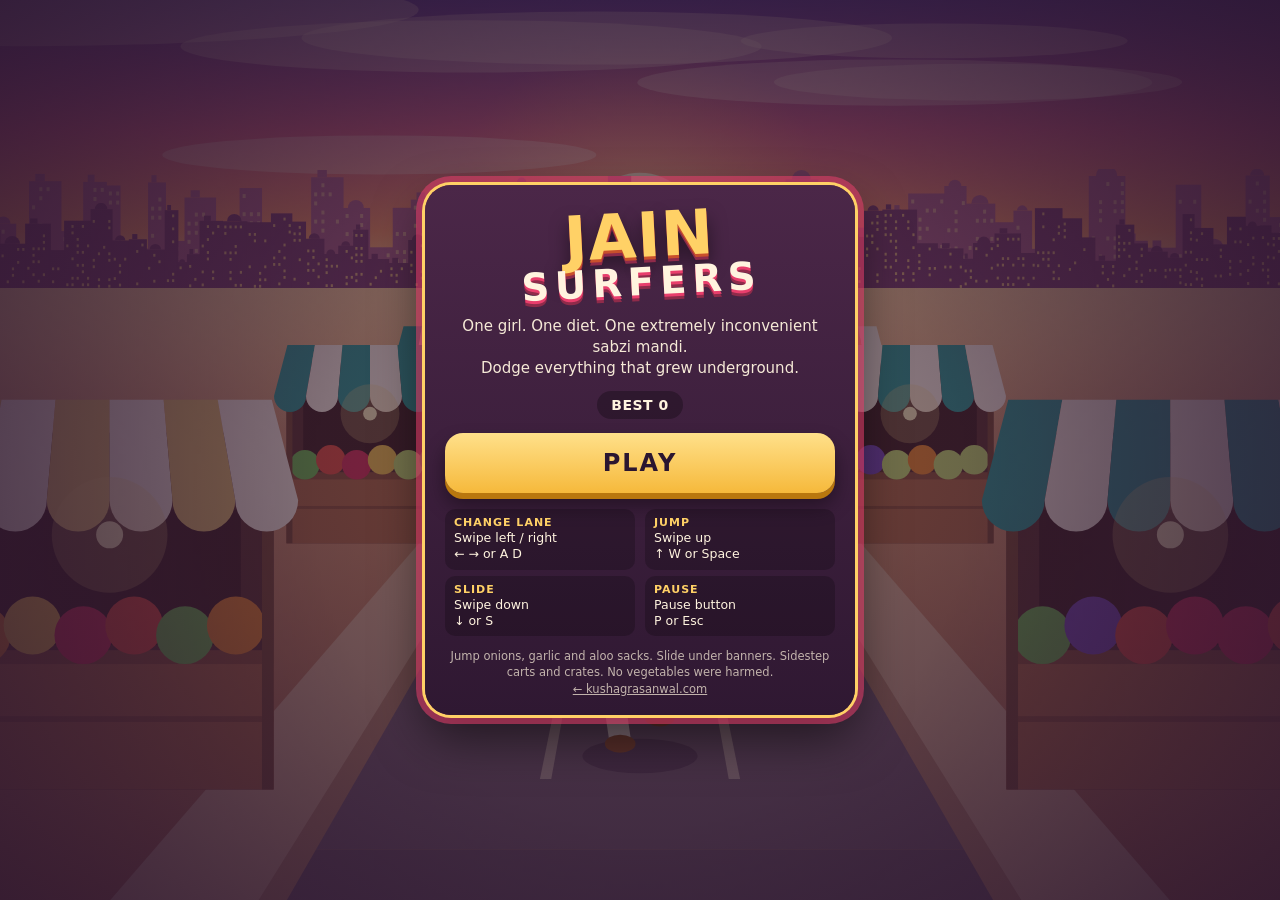
==== static/jain-surfers/index.html @ 904922b9 "Add Jain Surfers game at /jain-surfers/ Self-contained canvas endless runner in static/jain-surfers/" ====
<!DOCTYPE html>
<html lang="en">
<head>
<meta charset="utf-8">
<meta name="viewport" content="width=device-width,initial-scale=1,viewport-fit=cover,user-scalable=no">
<title>Jain Surfers</title>
<meta name="description" content="An endless runner through a chaotic sabzi mandi. Dodge the onions, potatoes, garlic, carrots and radishes.">
<meta name="theme-color" content="#3a1f3d">
<link rel="icon" href="data:image/svg+xml,%3Csvg xmlns='http://www.w3.org/2000/svg' viewBox='0 0 64 64'%3E%3Ccircle cx='32' cy='32' r='28' fill='%23f6b93b' stroke='%23b9770e' stroke-width='5'/%3E%3Ctext x='32' y='44' font-size='34' font-weight='700' text-anchor='middle' fill='%237a4a00' font-family='sans-serif'%3E%E2%82%B9%3C/text%3E%3C/svg%3E">
<style>
  :root{--ink:#2b1630;--cream:#fff4df;--pink:#e83e6c;--gold:#ffd166;--teal:#19b5a5;--plum:#3a1f3d}
  *{box-sizing:border-box;-webkit-tap-highlight-color:transparent}
  html,body{margin:0;height:100%;background:var(--plum);overflow:hidden;overscroll-behavior:none;
    font-family:"Trebuchet MS","Avenir Next","Segoe UI",system-ui,sans-serif;color:var(--cream);
    -webkit-user-select:none;user-select:none}
  #wrap{position:fixed;inset:0;height:100dvh}
  canvas{display:block;width:100%;height:100%;touch-action:none}
  button{font:inherit;color:inherit;cursor:pointer;border:0}
  button:focus-visible,a:focus-visible{outline:3px solid var(--gold);outline-offset:3px}

  #hud{position:absolute;inset:0;pointer-events:none;padding:max(10px,env(safe-area-inset-top)) max(12px,env(safe-area-inset-right)) 0 max(12px,env(safe-area-inset-left));display:none}
  #hud.on{display:block}
  .hud-row{display:flex;justify-content:space-between;align-items:flex-start;gap:8px}
  .stats{display:flex;flex-direction:column;gap:4px}
  .score{font-size:30px;font-weight:800;line-height:1;letter-spacing:.5px;text-shadow:0 2px 0 var(--ink),0 0 12px rgba(0,0,0,.35);font-variant-numeric:tabular-nums}
  .sub{display:flex;gap:10px;font-size:14px;font-weight:700;text-shadow:0 1px 0 var(--ink);font-variant-numeric:tabular-nums}
  .coinchip{display:inline-flex;align-items:center;gap:5px;transition:transform .12s}
  .coinchip.pop{transform:scale(1.25)}
  .dot{width:14px;height:14px;border-radius:50%;background:radial-gradient(circle at 35% 30%,#fff3b0,#f6b93b 55%,#b9770e);display:inline-block}
  .btns{display:flex;gap:8px;pointer-events:auto}
  .ib{width:44px;height:44px;border-radius:14px;background:rgba(43,22,48,.72);display:grid;place-items:center;box-shadow:0 2px 0 rgba(0,0,0,.35),inset 0 0 0 2px rgba(255,244,223,.18)}
  .ib svg{width:22px;height:22px;fill:none;stroke:var(--cream);stroke-width:2.4;stroke-linecap:round;stroke-linejoin:round}
  #pows{margin-top:8px;display:flex;flex-direction:column;gap:5px;width:132px}
  .pow{display:none;background:rgba(43,22,48,.78);border-radius:10px;padding:5px 8px 6px;font-size:11px;font-weight:800;letter-spacing:1px;box-shadow:inset 0 0 0 2px var(--c)}
  .pow.on{display:block}
  .pow i{display:block;height:5px;border-radius:3px;background:var(--c);margin-top:4px;transform-origin:left;width:100%}

  .ov{position:absolute;inset:0;display:none;align-items:center;justify-content:center;padding:16px;
    background:radial-gradient(ellipse at center,rgba(43,22,48,.45),rgba(43,22,48,.86));overflow:auto}
  .ov.on{display:flex}
  .card{width:min(430px,100%);text-align:center;padding:22px 20px 18px;border-radius:26px;
    background:linear-gradient(180deg,#4b2748,#2f1832);box-shadow:0 0 0 3px var(--gold),0 0 0 9px rgba(232,62,108,.55),0 22px 50px rgba(0,0,0,.55)}
  h1{margin:0;font-size:clamp(40px,13vw,62px);line-height:.92;font-weight:900;letter-spacing:1px;transform:rotate(-3deg);
    color:var(--gold);text-shadow:0 3px 0 #c9502c,0 6px 0 #8f2b4a,0 10px 18px rgba(0,0,0,.5)}
  h1 span{display:block;color:var(--cream);font-size:.62em;letter-spacing:6px;text-shadow:0 3px 0 var(--pink),0 6px 0 #8f2b4a}
  h2{margin:0 0 6px;font-size:30px;font-weight:900;color:var(--gold);text-shadow:0 3px 0 #8f2b4a}
  .tag{margin:16px 0 12px;font-size:15px;line-height:1.4;opacity:.95}
  .best{display:inline-block;margin-bottom:14px;padding:6px 14px;border-radius:999px;background:rgba(0,0,0,.28);font-weight:800;font-size:14px;letter-spacing:.5px}
  .big{display:block;width:100%;padding:16px;border-radius:18px;font-size:24px;font-weight:900;letter-spacing:2px;color:var(--ink);
    background:linear-gradient(180deg,#ffe08a,#f6b93b);box-shadow:0 6px 0 #b9770e,0 12px 20px rgba(0,0,0,.4);transition:transform .06s,box-shadow .06s}
  .big:active{transform:translateY(4px);box-shadow:0 2px 0 #b9770e}
  .ghost{margin-top:14px;background:none;font-size:14px;font-weight:700;opacity:.85;text-decoration:underline;padding:8px}
  .ctrl{display:grid;grid-template-columns:1fr 1fr;gap:6px 10px;margin:16px 0 4px;font-size:12.5px;text-align:left}
  .ctrl div{background:rgba(0,0,0,.22);border-radius:10px;padding:7px 9px;line-height:1.3}
  .ctrl b{color:var(--gold);display:block;font-size:11px;letter-spacing:1px}
  .fine{margin:12px 0 0;font-size:11.5px;opacity:.7;line-height:1.4}
  .fine a{color:inherit}
  .quip{margin:4px 0 14px;font-size:16px;line-height:1.35;font-style:italic}
  .res{display:grid;grid-template-columns:1fr 1fr;gap:8px;margin-bottom:16px}
  .res div{background:rgba(0,0,0,.25);border-radius:12px;padding:9px 6px;font-size:11px;font-weight:800;letter-spacing:1px;opacity:.95}
  .res strong{display:block;font-size:22px;color:var(--gold);letter-spacing:0;font-variant-numeric:tabular-nums}
  .newbest{display:none;margin:0 0 10px;font-weight:900;color:var(--teal);letter-spacing:2px;font-size:14px}
  .newbest.on{display:block}
  @media (max-height:520px){
    .card{padding:12px 16px;width:min(620px,100%)} h1{font-size:34px} .tag{margin:8px 0;font-size:13px}
    .ctrl{grid-template-columns:repeat(4,1fr);margin:8px 0 2px} .big{padding:10px;font-size:20px} .fine{display:none}
    .res{grid-template-columns:repeat(4,1fr);margin-bottom:10px} .quip{margin:2px 0 8px;font-size:14px} .best{margin-bottom:8px}
  }
</style>
</head>
<body>
<div id="wrap">
  <canvas id="game" aria-label="Jain Surfers game"></canvas>

  <div id="hud">
    <div class="hud-row">
      <div class="stats">
        <div class="score" id="hScore">0</div>
        <div class="sub"><span class="coinchip" id="hCoinChip"><span class="dot"></span><span id="hCoins">0</span></span><span id="hDist">0 m</span></div>
        <div id="pows">
          <div class="pow" id="pwMagnet" style="--c:#ff5d5d">MAGNET<i></i></div>
          <div class="pow" id="pwShield" style="--c:#59c3ff">SHIELD<i></i></div>
          <div class="pow" id="pwChai" style="--c:#ffd166">CHAI BOOST<i></i></div>
        </div>
      </div>
      <div class="btns">
        <button class="ib" id="bMute" aria-label="Toggle sound"></button>
        <button class="ib" id="bPause" aria-label="Pause"><svg viewBox="0 0 24 24"><path d="M8 5v14M16 5v14"/></svg></button>
      </div>
    </div>
  </div>

  <div class="ov on" id="ovStart">
    <div class="card">
      <h1>JAIN<span>SURFERS</span></h1>
      <p class="tag">One girl. One diet. One extremely inconvenient sabzi mandi.<br>Dodge everything that grew underground.</p>
      <div class="best">BEST <span id="sBest">0</span></div>
      <button class="big" id="bPlay">PLAY</button>
      <div class="ctrl">
        <div><b>CHANGE LANE</b>Swipe left / right<br>&larr; &rarr; or A D</div>
        <div><b>JUMP</b>Swipe up<br>&uarr; W or Space</div>
        <div><b>SLIDE</b>Swipe down<br>&darr; or S</div>
        <div><b>PAUSE</b>Pause button<br>P or Esc</div>
      </div>
      <p class="fine">Jump onions, garlic and aloo sacks. Slide under banners. Sidestep carts and crates. No vegetables were harmed.<br><a href="../">&larr; kushagrasanwal.com</a></p>
    </div>
  </div>

  <div class="ov" id="ovPause">
    <div class="card">
      <h2>Paused</h2>
      <p class="tag">The onions are waiting politely.</p>
      <button class="big" id="bResume">RESUME</button>
      <button class="ghost" id="bQuit">Quit to menu</button>
    </div>
  </div>

  <div class="ov" id="ovOver">
    <div class="card">
      <h2 id="oTitle">Caught!</h2>
      <p class="quip" id="oQuip"></p>
      <p class="newbest" id="oNew">NEW BEST</p>
      <div class="res">
        <div>SCORE<strong id="oScore">0</strong></div>
        <div>DISTANCE<strong id="oDist">0 m</strong></div>
        <div>COINS<strong id="oCoins">0</strong></div>
        <div>BEST<strong id="oBest">0</strong></div>
      </div>
      <button class="big" id="bAgain">PLAY AGAIN</button>
      <button class="ghost" id="bMenu">Menu</button>
    </div>
  </div>
</div>

<script>
(() => {
'use strict';
const $ = id => document.getElementById(id);
const cv = $('game'), ctx = cv.getContext('2d', { alpha: false });
const clamp = (v, a, b) => v < a ? a : v > b ? b : v;
const rnd = (a, b) => a + Math.random() * (b - a);
const pick = a => a[(Math.random() * a.length) | 0];

/* ---------- storage: localStorage with in-memory fallback ---------- */
const mem = {};
const store = {
  get(k) { try { const v = localStorage.getItem(k); if (v !== null) return v; } catch (e) {} return k in mem ? mem[k] : null; },
  set(k, v) { mem[k] = String(v); try { localStorage.setItem(k, String(v)); } catch (e) {} }
};
const K_BEST = 'jainSurfers.best', K_MUTE = 'jainSurfers.muted';

/* ---------- tuning ---------- */
const F = 5, ZFAR = 64, LANES = [-1, 0, 1];
const SPEED0 = 9, SPEED1 = 20, RAMP = 2600;          // units/s, distance to reach cap
const GAP0 = 1.5, GAP1 = 0.8;                         // seconds between obstacle rows
const JV = 7.5, GRAV = 24, SLIDE_T = 0.7;
const HIT_X = 0.45, HIT_Z = 0.3, CLEAR_Y = 0.35;
const T_MAGNET = 8, T_CHAI = 5;
const SP = 4.5;                                       // scenery slot spacing

/* ---------- state ---------- */
const G = { mode: 'menu', dist: 0, speed: SPEED0, coins: 0, score: 0, time: 0, best: +(store.get(K_BEST) || 0) || 0,
  lastRowD: 0, rowN: 0, safe: 1, nextPowD: 0, shake: 0, dieT: 0, killer: '', rows: [], flash: 0 };
const P = { lane: 1, x: 0, y: 0, vy: 0, slide: 0, runPh: 0, grace: 0, jumpBuf: 0, slideQ: false, fast: false,
  lean: 0, magnet: 0, chai: 0, shield: false };

const mkPool = (n, f) => Array.from({ length: n }, f);
const obs = mkPool(48, () => ({ on: false, kind: '', cls: '', x: 0, d: 0, hw: 0, spin: 0, v: 0, fly: false, vx: 0, vy: 0, y: 0, t: 0, txt: '' }));
const coins = mkPool(96, () => ({ on: false, x: 0, y: 0, d: 0, ph: 0 }));
const pows = mkPool(4, () => ({ on: false, x: 0, d: 0, kind: '' }));
const parts = mkPool(140, () => ({ on: false, x: 0, y: 0, vx: 0, vy: 0, t: 0, life: 0, c: '', r: 0 }));
const alloc = pool => { for (let i = 0; i < pool.length; i++) if (!pool[i].on) { pool[i].on = true; return pool[i]; } return null; };
const clearPool = pool => { for (let i = 0; i < pool.length; i++) pool[i].on = false; };

/* ---------- view / projection ---------- */
let W = 0, H = 0, DPR = 1, U = 100, horY = 0, gndY = 0, cx = 0, camX = 0;
let skyC, farC, nearC, vigC, groundGrad, hazeGrad, dirty = true;
let PX = 0, PY = 0, PS = 1;
function pj(x, y, z) { PS = F / (F + z); PX = cx + (x - camX) * U * PS; PY = horY + (gndY - horY) * PS - y * U * PS; }

function mulberry(a) { return () => { a |= 0; a = a + 0x6D2B79F5 | 0; let t = Math.imul(a ^ a >>> 15, 1 | a); t = t + Math.imul(t ^ t >>> 7, 61 | t) ^ t; return ((t ^ t >>> 14) >>> 0) / 4294967296; }; }
function hash(n) { let x = Math.imul(n ^ 0x9e3779b9, 0x85ebca6b); x ^= x >>> 13; x = Math.imul(x, 0xc2b2ae35); return (x ^ (x >>> 16)) >>> 0; }

function skyline(w, h, seed, col, win) {
  const c = document.createElement('canvas'); c.width = Math.max(2, w | 0); c.height = Math.max(2, h | 0);
  const g = c.getContext('2d'), r = mulberry(seed); let x = 0;
  while (x < w) {
    const bw = (0.05 + r() * 0.09) * h * 2.2, bh = (0.3 + r() * 0.65) * h;
    g.fillStyle = col; g.fillRect(x, h - bh, bw + 1, bh);
    const t = r();
    if (t < 0.25) { g.beginPath(); g.arc(x + bw / 2, h - bh, bw * 0.3, Math.PI, 0); g.fill(); }
    else if (t < 0.5) g.fillRect(x + bw * 0.2, h - bh - h * 0.06, bw * 0.3, h * 0.06);
    g.fillStyle = win;
    const ws = Math.max(2, h * 0.025);
    for (let wy = h - bh + ws * 2; wy < h - ws * 2; wy += ws * 3)
      for (let wx = x + ws; wx < x + bw - ws; wx += ws * 2.4) if (r() < 0.35) g.fillRect(wx, wy, ws, ws * 1.3);
    x += bw;
  }
  return c;
}

function resize() {
  DPR = Math.min(window.devicePixelRatio || 1, 2);
  W = Math.max(200, window.innerWidth); H = Math.max(200, window.innerHeight);
  cv.width = Math.round(W * DPR); cv.height = Math.round(H * DPR);
  U = Math.min(W * 0.28, H * 0.2); horY = H * 0.32; gndY = H * 0.84; cx = W / 2;   // camera sits high enough to see over her head

  skyC = document.createElement('canvas'); skyC.width = Math.ceil(W); skyC.height = Math.ceil(horY + 2);
  let g = skyC.getContext('2d');
  let gr = g.createLinearGradient(0, 0, 0, horY);
  gr.addColorStop(0, '#5a3f93'); gr.addColorStop(0.45, '#d8627c'); gr.addColorStop(0.8, '#ff9d5c'); gr.addColorStop(1, '#ffd98e');
  g.fillStyle = gr; g.fillRect(0, 0, W, horY + 2);
  const sx = W * 0.5, sy = horY * 0.8, sr = Math.min(W, horY) * 0.2;
  gr = g.createRadialGradient(sx, sy, sr * 0.3, sx, sy, sr * 3.4);
  gr.addColorStop(0, 'rgba(255,240,190,.9)'); gr.addColorStop(0.25, 'rgba(255,200,120,.45)'); gr.addColorStop(1, 'rgba(255,170,90,0)');
  g.fillStyle = gr; g.fillRect(0, 0, W, horY + 2);
  g.fillStyle = '#fff3c4'; g.beginPath(); g.arc(sx, sy, sr, 0, 7); g.fill();
  g.fillStyle = 'rgba(255,235,210,.35)';
  const r = mulberry(7);
  for (let i = 0; i < 7; i++) { const x = r() * W, y = r() * horY * 0.55, w = (0.12 + r() * 0.2) * W; g.beginPath(); g.ellipse(x, y, w, w * 0.09, 0, 0, 7); g.fill(); }

  farC = skyline(W * 1.4, horY * 0.42, 11, '#b26484', 'rgba(255,225,150,.55)');
  nearC = skyline(W * 1.6, horY * 0.3, 29, '#7c3e66', 'rgba(255,214,120,.8)');

  groundGrad = ctx.createLinearGradient(0, horY, 0, H);
  groundGrad.addColorStop(0, '#e2a877'); groundGrad.addColorStop(1, '#a9643f');
  hazeGrad = ctx.createLinearGradient(0, horY, 0, horY + (gndY - horY) * 0.3);
  hazeGrad.addColorStop(0, 'rgba(255,214,150,.85)'); hazeGrad.addColorStop(1, 'rgba(255,214,150,0)');

  vigC = document.createElement('canvas'); vigC.width = Math.ceil(W / 4); vigC.height = Math.ceil(H / 4);
  g = vigC.getContext('2d');
  gr = g.createRadialGradient(vigC.width / 2, vigC.height * 0.55, Math.min(vigC.width, vigC.height) * 0.35, vigC.width / 2, vigC.height * 0.55, Math.max(vigC.width, vigC.height) * 0.75);
  gr.addColorStop(0, 'rgba(60,20,50,0)'); gr.addColorStop(1, 'rgba(45,12,45,.55)');
  g.fillStyle = gr; g.fillRect(0, 0, vigC.width, vigC.height);
  dirty = true;
}

/* ---------- audio (procedural, starts only after interaction) ---------- */
const A = { ctx: null, master: null, noise: null, muted: store.get(K_MUTE) === '1', next: 0, step: 0 };
function initAudio() {
  if (A.ctx) { if (A.ctx.state === 'suspended') A.ctx.resume().catch(() => {}); return; }
  try {
    const AC = window.AudioContext || window.webkitAudioContext; if (!AC) return;
    A.ctx = new AC(); A.master = A.ctx.createGain(); A.master.gain.value = A.muted ? 0 : 0.5; A.master.connect(A.ctx.destination);
    const b = A.ctx.createBuffer(1, A.ctx.sampleRate * 0.5, A.ctx.sampleRate), d = b.getChannelData(0);
    for (let i = 0; i < d.length; i++) d[i] = Math.random() * 2 - 1;
    A.noise = b; A.next = A.ctx.currentTime + 0.1;
  } catch (e) { A.ctx = null; }
}
function tone(f, dur, type, vol, f2, when) {
  if (!A.ctx || A.muted) return;
  const t = (when || A.ctx.currentTime), o = A.ctx.createOscillator(), g = A.ctx.createGain();
  o.type = type; o.frequency.setValueAtTime(f, t); if (f2) o.frequency.exponentialRampToValueAtTime(f2, t + dur);
  g.gain.setValueAtTime(vol, t); g.gain.exponentialRampToValueAtTime(0.0001, t + dur);
  o.connect(g); g.connect(A.master); o.start(t); o.stop(t + dur + 0.02);
}
function hiss(dur, vol, freq, when) {
  if (!A.ctx || A.muted || !A.noise) return;
  const t = (when || A.ctx.currentTime), s = A.ctx.createBufferSource(), f = A.ctx.createBiquadFilter(), g = A.ctx.createGain();
  s.buffer = A.noise; f.type = 'highpass'; f.frequency.value = freq;
  g.gain.setValueAtTime(vol, t); g.gain.exponentialRampToValueAtTime(0.0001, t + dur);
  s.connect(f); f.connect(g); g.connect(A.master); s.start(t); s.stop(t + dur + 0.02);
}
const sfx = {
  coin() { tone(988, 0.07, 'square', 0.1); if (A.ctx) tone(1319, 0.12, 'square', 0.1, 0, A.ctx.currentTime + 0.06); },
  jump() { tone(280, 0.18, 'triangle', 0.25, 620); },
  slide() { hiss(0.22, 0.2, 1200); },
  lane() { tone(200, 0.06, 'sine', 0.15, 260); },
  pow() { if (!A.ctx) return; const t = A.ctx.currentTime; [523, 659, 784, 1047].forEach((f, i) => tone(f, 0.14, 'triangle', 0.22, 0, t + i * 0.07)); },
  pop() { tone(700, 0.2, 'sine', 0.3, 180); hiss(0.15, 0.2, 2500); },
  bonk() { tone(160, 0.12, 'square', 0.18, 90); },
  hit() { tone(240, 0.5, 'sawtooth', 0.3, 50); hiss(0.3, 0.3, 500); }
};
const BASS = [0, 0, 7, 0, 5, 0, 7, 10, 0, 0, 7, 0, 3, 5, 7, 12];
function beat() {
  if (!A.ctx || A.muted || A.ctx.state !== 'running') { if (A.ctx) A.next = A.ctx.currentTime + 0.05; return; }
  const spb = 60 / (112 + (G.speed - SPEED0) * 3) / 4;
  if (A.next < A.ctx.currentTime) A.next = A.ctx.currentTime + 0.02;
  while (A.next < A.ctx.currentTime + 0.12) {
    const s = A.step++ & 15, t = A.next;
    if (s % 4 === 0) tone(130, 0.16, 'sine', 0.42, 45, t);
    if (s % 2 === 1) hiss(0.03, 0.07, 6000, t);
    if (s === 4 || s === 12) hiss(0.09, 0.12, 1800, t);
    if (s === 6 || s === 11 || s === 14) tone(330, 0.1, 'sine', 0.14, 200, t);
    if (s % 2 === 0) tone(73.4 * Math.pow(2, BASS[s] / 12), spb * 1.7, 'triangle', 0.16, 0, t);
    A.next += spb;
  }
}
const ICON_ON = '<svg viewBox="0 0 24 24"><path d="M4 9v6h4l5 4V5L8 9H4zM16.5 8.5a5 5 0 010 7M19 6a8.5 8.5 0 010 12"/></svg>';
const ICON_OFF = '<svg viewBox="0 0 24 24"><path d="M4 9v6h4l5 4V5L8 9H4zM17 9l5 6M22 9l-5 6"/></svg>';
function setMute(m) {
  A.muted = m; store.set(K_MUTE, m ? '1' : '0');
  if (A.master && A.ctx) A.master.gain.setTargetAtTime(m ? 0 : 0.5, A.ctx.currentTime, 0.02);
  $('bMute').innerHTML = m ? ICON_OFF : ICON_ON; $('bMute').setAttribute('aria-pressed', m ? 'true' : 'false');
}

/* ---------- spawning: every row is built around a guaranteed safe path ---------- */
const LOW = ['onion', 'garlic', 'sack'], TALL = ['cart', 'crate'];
const BAN_S = ['ALOO', 'PYAAZ', 'LEHSUN', 'GAJAR', 'MOOLI'];
const BAN_W = ['MEGA PYAAZ MELA', 'ALOO BONANZA TODAY', 'GRAND LEHSUN FESTIVAL', 'ROOT VEG CARNIVAL', 'GAJAR MOOLI DHAMAKA'];
const easeD = D => { const t = clamp(D / RAMP, 0, 1); return t * (2 - t); };
const speedAt = D => SPEED0 + (SPEED1 - SPEED0) * easeD(D);

function addOb(cls, lane, D) {
  const o = alloc(obs); if (!o) return;
  o.cls = cls; o.d = D; o.fly = false; o.y = 0; o.t = 0; o.spin = Math.random() * 6; o.v = (Math.random() * 4) | 0;
  if (cls === 'wide') { o.kind = 'banner'; o.x = 0; o.hw = 1.55; o.txt = pick(BAN_W); }
  else {
    o.x = LANES[lane];
    if (cls === 'low') { o.kind = pick(LOW); o.hw = 0.36; }
    else if (cls === 'tall') { o.kind = pick(TALL); o.hw = 0.42; }
    else { o.kind = 'banner'; o.hw = 0.48; o.txt = pick(BAN_S); }
  }
}
function addCoin(lane, D, y) { const c = alloc(coins); if (!c) return; c.x = LANES[lane]; c.d = D; c.y = y; c.ph = D * 0.9; }

function genRow() {
  const prevD = G.lastRowD, v = speedAt(prevD), e = easeD(prevD);
  const tGap = GAP0 + (GAP1 - GAP0) * e;
  const gap = v * tGap * rnd(1, 1.22), D = prevD + gap;
  const n = G.rowN++;
  let act = 'none', safe = G.safe;
  const r = Math.random();

  if (n >= 6 && r < 0.09 + 0.05 * e) { addOb('wide', 1, D); act = 'slide'; }
  else if (n >= 10 && r < 0.17 + 0.09 * e) { for (let l = 0; l < 3; l++) addOb('low', l, D); act = 'jump'; }
  else {
    // the safe lane drifts at most one lane per row, so it is always reachable in time
    const step = Math.random() < 0.55 ? (Math.random() < 0.5 ? -1 : 1) : 0;
    safe = clamp(G.safe + step, 0, 2);
    if (n < 4) {                                   // gentle opening: one low obstacle, nothing else
      const l = pick([0, 1, 2].filter(q => q !== safe)); addOb('low', l, D);
    } else {
      let any = false;
      const sr = Math.random();
      if (sr < 0.2 + 0.12 * e) { addOb('low', safe, D); act = 'jump'; any = true; }
      else if (sr < 0.3 + 0.2 * e) { addOb('ban', safe, D); act = 'slide'; any = true; }
      const pBlock = 0.4 + 0.45 * e;
      for (let l = 0; l < 3; l++) {
        if (l === safe) continue;
        if (Math.random() < pBlock) { const t = Math.random(); addOb(t < 0.5 ? 'tall' : t < 0.8 ? 'low' : 'ban', l, D); any = true; }
      }
      if (!any) addOb(Math.random() < 0.5 ? 'tall' : 'low', pick([0, 1, 2].filter(q => q !== safe)), D);
    }
  }

  // rewards sit in the empty stretch before the row, along the safe path
  if (D >= G.nextPowD && n > 5) {
    const p = alloc(pows);
    if (p) { p.x = LANES[safe]; p.d = D - gap * 0.5; p.kind = pick(['magnet', 'shield', 'chai']); if (p.kind === 'shield' && P.shield) p.kind = 'magnet'; }
    G.nextPowD = D + v * rnd(15, 22);
  } else if (Math.random() < 0.72) {
    for (let i = 0; i < 5; i++) addCoin(safe, D - gap * (0.75 - i * 0.1), 0.45);
  }
  if (act === 'jump' && Math.random() < 0.6) {      // arc of coins over a jumpable obstacle
    for (let k = -2; k <= 2; k++) addCoin(safe, D + k * v * 0.1, 0.5 + 0.85 * (1 - k * k / 4));
  }
  G.safe = safe; G.lastRowD = D;
  G.rows.push({ d: D, safe, act }); if (G.rows.length > 24) G.rows.shift();
}

/* ---------- game flow ---------- */
function reset() {
  G.dist = 0; G.speed = SPEED0; G.coins = 0; G.score = 0; G.time = 0; G.lastRowD = 34; G.rowN = 0; G.safe = 1;
  G.nextPowD = 150; G.shake = 0; G.dieT = 0; G.killer = ''; G.rows.length = 0; G.flash = 0;
  P.lane = 1; P.x = 0; P.y = 0; P.vy = 0; P.slide = 0; P.grace = 0; P.jumpBuf = 0; P.slideQ = false; P.fast = false;
  P.magnet = 0; P.chai = 0; P.shield = false; camX = 0;
  clearPool(obs); clearPool(coins); clearPool(pows); clearPool(parts);
}
function show(id) { ['ovStart', 'ovPause', 'ovOver'].forEach(o => $(o).classList.toggle('on', o === id)); }
function start() {
  initAudio(); reset(); G.mode = 'play'; show(''); $('hud').classList.add('on'); hudT = 0; updateHud(true); last = 0;
}
function pause() {
  if (G.mode !== 'play') return;
  G.mode = 'pause'; show('ovPause'); dirty = true;
  if (A.ctx && A.ctx.state === 'running') A.ctx.suspend().catch(() => {});
  $('bResume').focus({ preventScroll: true });
}
function resume() {
  if (G.mode !== 'pause') return;
  G.mode = 'play'; show(''); last = 0; if (A.ctx) A.ctx.resume().catch(() => {});
}
function toMenu() {
  reset(); G.mode = 'menu'; show('ovStart'); $('hud').classList.remove('on'); $('sBest').textContent = G.best; last = 0;
  if (A.ctx && A.ctx.state === 'suspended') A.ctx.resume().catch(() => {});
}
const QUIPS = {
  onion: ['An onion rolled into your life uninvited. Classic onion.', 'So many layers. None of them on the menu.', 'The onion made you cry before anyone even cut it.'],
  garlic: ['That was a lot of lehsun for someone avoiding lehsun.', 'Garlic: strong enough to stop a girl mid-sprint.', 'The garlic saw you coming from three stalls away.'],
  sack: ['Ambushed by aloo. The sack did not even apologise.', 'Officially couch-potatoed.', 'Fifty kilos of potatoes, zero kilos of mercy.'],
  cart: ['A whole thela of carrots and radishes. Subtle, universe.', 'Rooted to the spot by root vegetables.', 'The cart had right of way. And gajar. So much gajar.'],
  crate: ['Crate expectations, dashed.', 'Stacked crates of mooli: 1. You: 0.', 'You found the root of the problem. It was in a crate.'],
  banner: ['You read the banner a little too closely.', 'Should have ducked the discount.', 'The sale was on onions. The banner was on you.']
};
function gameOver() {
  const best = G.score > G.best;
  if (best) { G.best = G.score; store.set(K_BEST, G.best); }
  G.mode = 'over';
  $('oQuip').textContent = pick(QUIPS[G.killer] || QUIPS.onion);
  $('oScore').textContent = G.score; $('oDist').textContent = Math.floor(G.dist) + ' m'; $('oCoins').textContent = G.coins; $('oBest').textContent = G.best;
  $('oNew').classList.toggle('on', best);
  $('hud').classList.remove('on'); show('ovOver'); dirty = true;
  $('bAgain').focus({ preventScroll: true });
}

/* ---------- input ---------- */
function act(a) {
  if (G.mode !== 'play') return;
  if (a === 'left' || a === 'right') {
    const nl = clamp(P.lane + (a === 'left' ? -1 : 1), 0, 2);
    if (nl !== P.lane) { P.lane = nl; sfx.lane(); }
  } else if (a === 'up') {
    if (P.y <= 0) { P.slide = 0; P.vy = JV; P.y = 0.001; P.fast = false; P.slideQ = false; sfx.jump(); }
    else P.jumpBuf = 0.14;
  } else if (a === 'down') {
    if (P.y > 0) { P.fast = true; P.slideQ = true; P.jumpBuf = 0; }
    else { P.slide = SLIDE_T; sfx.slide(); }
  }
}
const KEYS = { ArrowLeft: 'left', KeyA: 'left', ArrowRight: 'right', KeyD: 'right', ArrowUp: 'up', KeyW: 'up', Space: 'up', ArrowDown: 'down', KeyS: 'down' };
window.addEventListener('keydown', e => {
  if (e.metaKey || e.ctrlKey || e.altKey) return;
  const k = KEYS[e.code];
  if (G.mode === 'play') {
    if (k) { e.preventDefault(); if (!e.repeat) act(k); }
    else if (e.code === 'KeyP' || e.code === 'Escape') { e.preventDefault(); pause(); }
    else if (e.code === 'KeyM') setMute(!A.muted);
  } else if ((e.code === 'KeyP' || e.code === 'Escape') && G.mode === 'pause') { e.preventDefault(); resume(); return; }
  const onBtn = document.activeElement && document.activeElement.tagName === 'BUTTON';
  if ((e.code === 'Enter' || e.code === 'Space') && onBtn) return;   // let the focused button handle it
  if (k && G.mode !== 'play') e.preventDefault();                    // no page scroll from arrow keys / space on menus
  if (e.code === 'Enter') { if (G.mode === 'menu' || G.mode === 'over') start(); else if (G.mode === 'pause') resume(); }
});
let tId = null, tx = 0, ty = 0, tLast = '';
cv.addEventListener('pointerdown', e => { tId = e.pointerId; tLast = ''; tx = e.clientX; ty = e.clientY; try { cv.setPointerCapture(e.pointerId); } catch (_) {} e.preventDefault(); });
cv.addEventListener('pointermove', e => {
  if (e.pointerId !== tId) return; e.preventDefault();
  const dx = e.clientX - tx, dy = e.clientY - ty, th = Math.max(22, Math.min(W, H) * 0.045);
  if (Math.abs(dx) < th && Math.abs(dy) < th) return;
  const a = Math.abs(dx) > Math.abs(dy) ? (dx > 0 ? 'right' : 'left') : (dy > 0 ? 'down' : 'up');
  // one long swipe is one action; a repeat in the same direction needs a clearly longer drag
  if (a === tLast && Math.max(Math.abs(dx), Math.abs(dy)) < th * 4) return;
  act(a); tLast = a;
  tx = e.clientX; ty = e.clientY;                           // re-anchor so a change of direction chains without lifting
});
const tEnd = e => { if (e.pointerId === tId) tId = null; };
cv.addEventListener('pointerup', tEnd); cv.addEventListener('pointercancel', tEnd);
cv.addEventListener('touchmove', e => e.preventDefault(), { passive: false });
cv.addEventListener('contextmenu', e => e.preventDefault());

$('bPlay').onclick = start; $('bAgain').onclick = start; $('bResume').onclick = resume;
$('bQuit').onclick = toMenu; $('bMenu').onclick = toMenu; $('bPause').onclick = pause;
$('bMute').onclick = () => { initAudio(); setMute(!A.muted); };
document.addEventListener('visibilitychange', () => { if (document.hidden) pause(); });
window.addEventListener('blur', pause);
window.addEventListener('resize', resize);
window.addEventListener('orientationchange', () => setTimeout(resize, 120));

/* ---------- simulation ---------- */
function burst(x, y, n, c, sp) {
  for (let i = 0; i < n; i++) {
    const p = alloc(parts); if (!p) return;
    const a = Math.random() * 6.283, s = sp * (0.4 + Math.random() * 0.8);
    p.x = x; p.y = y; p.vx = Math.cos(a) * s; p.vy = Math.sin(a) * s - sp * 0.4; p.t = 0; p.life = 0.35 + Math.random() * 0.3; p.c = c; p.r = 2 + Math.random() * 3;
  }
}
function knock(o) { o.fly = true; o.vx = (o.x >= P.x ? 1 : -1) * rnd(4, 7); o.vy = rnd(6, 9); o.t = 0; }

function step(dt) {
  P.runPh += dt * (G.mode === 'menu' ? 9 : 7 + G.speed * 0.45);
  for (let i = 0; i < parts.length; i++) { const p = parts[i]; if (!p.on) continue; p.t += dt; if (p.t >= p.life) { p.on = false; continue; } p.x += p.vx * dt; p.y += p.vy * dt; p.vy += 900 * dt; }
  if (G.shake > 0) G.shake = Math.max(0, G.shake - dt * 2.5);
  if (G.flash > 0) G.flash = Math.max(0, G.flash - dt * 3);

  if (G.mode === 'menu') { G.dist += 5 * dt; camX += (0 - camX) * 0.1; return; }
  if (G.mode === 'dying') {
    G.dieT += dt; G.speed *= Math.pow(0.02, dt); G.dist += G.speed * dt;
    for (let i = 0; i < obs.length; i++) { const o = obs[i]; if (o.on && o.fly) flyOb(o, dt); }
    if (G.dieT > 0.9) gameOver();
    return;
  }
  if (G.mode !== 'play') return;

  G.time += dt;
  G.speed = speedAt(G.dist);
  G.dist += G.speed * dt;

  // player
  P.x += (LANES[P.lane] - P.x) * (1 - Math.exp(-dt * 22));
  P.lean = clamp(LANES[P.lane] - P.x, -1, 1);
  camX = P.x * 0.45;
  if (P.jumpBuf > 0) P.jumpBuf -= dt;
  if (P.y > 0) {
    P.vy -= GRAV * (P.fast ? 3 : 1) * dt; P.y += P.vy * dt;
    if (P.y <= 0) {
      P.y = 0; P.vy = 0; P.fast = false;
      if (P.slideQ) { P.slideQ = false; P.slide = SLIDE_T; sfx.slide(); }
      else if (P.jumpBuf > 0) { P.jumpBuf = 0; P.vy = JV; P.y = 0.001; sfx.jump(); }
    }
  } else if (P.slide > 0) P.slide -= dt;
  if (P.grace > 0) P.grace -= dt;
  if (P.magnet > 0) P.magnet -= dt;
  if (P.chai > 0) P.chai -= dt;
  const ducked = P.slide > 0 && P.y <= 0;

  while (G.lastRowD < G.dist + ZFAR) genRow();

  // obstacles
  for (let i = 0; i < obs.length; i++) {
    const o = obs[i]; if (!o.on) continue;
    if (o.fly) { flyOb(o, dt); continue; }
    const z = o.d - G.dist;
    if (z < -3.2) { o.on = false; continue; }
    if (o.kind === 'onion') o.spin += dt * G.speed * 0.9;
    if (z > HIT_Z || z < -HIT_Z) continue;
    if (Math.abs(P.x - o.x) >= o.hw + (HIT_X - 0.36)) continue;
    let hit;
    if (o.kind === 'banner') hit = !ducked;
    else if (o.cls === 'low') hit = P.y < CLEAR_Y;
    else hit = true;
    if (!hit || P.grace > 0) continue;
    pj(o.x, 0.6, z);
    if (P.chai > 0) { knock(o); burst(PX, PY, 8, '#ffd166', 260); sfx.bonk(); G.shake = 0.25; continue; }
    if (P.shield) { P.shield = false; P.grace = 1.3; knock(o); burst(PX, PY, 16, '#59c3ff', 320); sfx.pop(); G.shake = 0.5; continue; }
    G.killer = o.kind; G.mode = 'dying'; G.dieT = 0; G.shake = 1; G.flash = 1; sfx.hit(); burst(PX, PY, 14, '#fff4df', 300);
    return;
  }

  // coins
  const py = P.y + 0.6;
  for (let i = 0; i < coins.length; i++) {
    const c = coins[i]; if (!c.on) continue;
    let z = c.d - G.dist;
    if (z < -2) { c.on = false; continue; }
    if (P.magnet > 0 && z < 11 && z > -1) {
      const k = 1 - Math.exp(-dt * 9);
      c.x += (P.x - c.x) * k; c.y += (py - c.y) * k; c.d -= dt * 5 * (z / 11 + 0.3); z = c.d - G.dist;
    }
    if (z < 0.55 && z > -0.55 && Math.abs(c.x - P.x) < 0.55 && Math.abs(c.y - py) < 0.85) {
      c.on = false; G.coins++; pj(c.x, c.y, z); burst(PX, PY, 5, '#ffe08a', 200); sfx.coin(); coinPop = 0.12;
    }
  }
  // power-ups
  for (let i = 0; i < pows.length; i++) {
    const p = pows[i]; if (!p.on) continue;
    const z = p.d - G.dist;
    if (z < -2) { p.on = false; continue; }
    if (z < 0.6 && z > -0.6 && Math.abs(p.x - P.x) < 0.6 && P.y < 1.3) {
      p.on = false; sfx.pow(); pj(p.x, 0.7, z);
      if (p.kind === 'magnet') { P.magnet = T_MAGNET; burst(PX, PY, 14, '#ff5d5d', 300); }
      else if (p.kind === 'shield') { P.shield = true; burst(PX, PY, 14, '#59c3ff', 300); }
      else { P.chai = T_CHAI; burst(PX, PY, 14, '#ffd166', 300); }
    }
  }
  G.score = Math.floor(G.dist) + G.coins * 10;
  beat();
}
function flyOb(o, dt) { o.t += dt; o.x += o.vx * dt; o.y += o.vy * dt; o.vy -= 18 * dt; o.spin += dt * 12; if (o.t > 1.1) o.on = false; }

/* ---------- HUD ---------- */
let hudT = 0, coinPop = 0, lastCoins = -1;
const elS = $('hScore'), elC = $('hCoins'), elD = $('hDist'), elChip = $('hCoinChip');
const pwM = $('pwMagnet'), pwS = $('pwShield'), pwC = $('pwChai');
function updateHud(force) {
  if (!force && ++hudT % 4) return;
  elS.textContent = G.score; elD.textContent = Math.floor(G.dist) + ' m';
  if (G.coins !== lastCoins) { lastCoins = G.coins; elC.textContent = G.coins; }
  elChip.classList.toggle('pop', coinPop > 0); if (coinPop > 0) coinPop -= 0.066;
  pwM.classList.toggle('on', P.magnet > 0); if (P.magnet > 0) pwM.lastChild.style.transform = 'scaleX(' + (P.magnet / T_MAGNET).toFixed(3) + ')';
  pwC.classList.toggle('on', P.chai > 0); if (P.chai > 0) pwC.lastChild.style.transform = 'scaleX(' + (P.chai / T_CHAI).toFixed(3) + ')';
  pwS.classList.toggle('on', P.shield); if (P.shield) pwS.lastChild.style.transform = 'scaleX(1)';
}

/* ---------- drawing ---------- */
const AWN = ['#e63946', '#f4a261', '#2a9d8f', '#e9c46a', '#8e5fd0', '#ef6f9a', '#3d8bd9'];
const PROD = ['#e94f37', '#f6c445', '#6fbf4a', '#f08a24', '#7b4bb8', '#c8e06a', '#d9304f'];
const FLAG = ['#e63946', '#ffd166', '#19b5a5', '#ef6f9a', '#fff4df', '#8e5fd0'];

function quad(x0, w0, z0, x1, w1, z1) {     // ground quad between two depths
  pj(x0, 0, z0); const ax = PX, ay = PY; pj(x0 + w0, 0, z0); const bx = PX;
  pj(x1 + w1, 0, z1); const cx2 = PX, cy = PY; pj(x1, 0, z1); const dx = PX;
  ctx.beginPath(); ctx.moveTo(ax, ay); ctx.lineTo(bx, ay); ctx.lineTo(cx2, cy); ctx.lineTo(dx, cy); ctx.closePath(); ctx.fill();
}
function drawRoad() {
  ctx.fillStyle = groundGrad; ctx.fillRect(0, horY, W, H - horY);
  const zn = -3, zf = ZFAR + 20;
  ctx.fillStyle = '#d9b089'; quad(-2.25, 4.5, zf, -2.25, 4.5, zn);          // pavements
  ctx.fillStyle = '#b98863'; quad(-1.62, 3.24, zf, -1.62, 3.24, zn);        // kerb
  const off = G.dist % 4, base = Math.floor(G.dist / 4);
  for (let i = 18; i >= -1; i--) {
    const z0 = Math.max(zn, i * 4 - off), z1 = i * 4 + 4 - off; if (z1 <= zn) continue;
    ctx.fillStyle = ((base + i) & 1) ? '#77606b' : '#6d5762';
    quad(-1.5, 3, z1, -1.5, 3, z0);
    if ((base + i) & 1) {
      ctx.fillStyle = 'rgba(255,236,200,.55)';
      const a = Math.max(zn, z0 + 0.6), b = Math.max(zn, z0 + 2.6);
      if (b > a) { quad(-0.53, 0.06, b, -0.53, 0.06, a); quad(0.47, 0.06, b, 0.47, 0.06, a); }
    }
  }
  ctx.fillStyle = hazeGrad; ctx.fillRect(0, horY, W, (gndY - horY) * 0.3);
}

function drawStall(px, py, u, h) {
  const col = AWN[h % AWN.length], hw = 0.85 * u;
  if (u < 9) { ctx.fillStyle = '#6b3e2e'; ctx.fillRect(px - hw, py - 1.9 * u, hw * 2, 1.9 * u); ctx.fillStyle = col; ctx.fillRect(px - hw * 1.1, py - 2 * u, hw * 2.2, 0.5 * u); return; }
  ctx.fillStyle = '#5c3327'; ctx.fillRect(px - hw, py - 1.85 * u, hw * 2, 1.85 * u);            // back wall
  ctx.fillStyle = '#3f2019'; ctx.fillRect(px - hw * 0.8, py - 1.45 * u, hw * 1.6, 0.7 * u);      // shadowed interior
  ctx.fillStyle = '#b06a3c'; ctx.fillRect(px - hw, py - 0.72 * u, hw * 2, 0.72 * u);            // counter
  ctx.fillStyle = '#8f5330'; ctx.fillRect(px - hw, py - 0.72 * u, hw * 2, 0.07 * u);
  ctx.fillRect(px - hw, py - 0.38 * u, hw * 2, 0.03 * u);
  for (let i = 0; i < 6; i++) {                                                                 // produce heaps (the allowed kind)
    ctx.fillStyle = PROD[(h >> (i * 3)) % PROD.length];
    ctx.beginPath(); ctx.arc(px - hw * 0.78 + i * hw * 0.31, py - 0.8 * u - (i & 1) * 0.05 * u, 0.15 * u, 0, 7); ctx.fill();
  }
  ctx.fillStyle = '#7a4a2a'; ctx.fillRect(px - hw, py - 1.9 * u, 0.06 * u, 1.9 * u); ctx.fillRect(px + hw - 0.06 * u, py - 1.9 * u, 0.06 * u, 1.9 * u);
  const aw = hw * 1.15, top = py - 2.02 * u, bot = py - 1.5 * u, n = 6, sw = aw * 2 / n;      // striped awning
  for (let i = 0; i < n; i++) {
    ctx.fillStyle = (i & 1) ? '#fff4df' : col;
    const x0 = px - aw + i * sw;
    ctx.beginPath(); ctx.moveTo(px - aw * 0.86 + i * sw * 0.86, top); ctx.lineTo(px - aw * 0.86 + (i + 1) * sw * 0.86, top);
    ctx.lineTo(x0 + sw, bot); ctx.arc(x0 + sw / 2, bot, sw / 2, 0, Math.PI); ctx.closePath(); ctx.fill();
  }
  ctx.fillStyle = 'rgba(255,220,130,.28)'; ctx.beginPath(); ctx.arc(px, py - 1.32 * u, 0.3 * u, 0, 7); ctx.fill();   // hanging bulb
  ctx.fillStyle = '#fff2b8'; ctx.beginPath(); ctx.arc(px, py - 1.32 * u, 0.07 * u, 0, 7); ctx.fill();
}
function drawCrates(px, py, u, h) {
  for (let i = 0; i < 3; i++) {
    const x = px + (i - 1) * 0.5 * u * (i === 2 ? 0.2 : 1), y = py - (i === 2 ? 0.5 * u : 0), w = 0.55 * u, hh = 0.5 * u;
    ctx.fillStyle = '#b4773f'; ctx.fillRect(x - w / 2, y - hh, w, hh);
    ctx.fillStyle = '#8a5527'; ctx.fillRect(x - w / 2, y - hh, w, hh * 0.14); ctx.fillRect(x - w / 2, y - hh * 0.55, w, hh * 0.12);
    ctx.fillStyle = PROD[(h >> (i * 4)) % PROD.length];
    for (let k = 0; k < 3; k++) { ctx.beginPath(); ctx.arc(x - w * 0.28 + k * w * 0.28, y - hh, 0.1 * u, Math.PI, 0); ctx.fill(); }
  }
  ctx.fillStyle = '#4a2f3d'; ctx.fillRect(px + 0.55 * u, py - 2.5 * u, 0.07 * u, 2.5 * u);          // lamp post
  ctx.fillStyle = 'rgba(255,214,120,.3)'; ctx.beginPath(); ctx.arc(px + 0.58 * u, py - 2.55 * u, 0.4 * u, 0, 7); ctx.fill();
  ctx.fillStyle = '#ffe9a6'; ctx.beginPath(); ctx.arc(px + 0.58 * u, py - 2.55 * u, 0.12 * u, 0, 7); ctx.fill();
}
function drawBunting(z, h) {
  pj(-2.5, 3.1, z); const x0 = PX, y0 = PY, u = U * PS; pj(2.5, 3.1, z); const x1 = PX;
  if (u < 5) return;
  const sag = 0.45 * u, n = 11;
  ctx.strokeStyle = 'rgba(60,30,50,.7)'; ctx.lineWidth = Math.max(1, 0.02 * u);
  ctx.beginPath(); ctx.moveTo(x0, y0); ctx.quadraticCurveTo((x0 + x1) / 2, y0 + sag * 2, x1, y0); ctx.stroke();
  for (let i = 0; i < n; i++) {
    const t = (i + 0.5) / n, x = x0 + (x1 - x0) * t, y = y0 + sag * 4 * t * (1 - t) * 1;
    ctx.fillStyle = FLAG[(h + i) % FLAG.length];
    ctx.beginPath(); ctx.moveTo(x - 0.11 * u, y); ctx.lineTo(x + 0.11 * u, y); ctx.lineTo(x, y + 0.26 * u); ctx.closePath(); ctx.fill();
  }
}
function drawScenery(z, idx) {
  if (z < -2.6) return;
  const a = z > ZFAR - 10 ? clamp((ZFAR + SP - z) / 10, 0, 1) : 1; ctx.globalAlpha = a;
  for (let s = -1; s <= 1; s += 2) {
    const h = hash(idx * 2 + (s > 0 ? 1 : 0));
    pj(s * 2.75, 0, z);
    if (h % 5 === 4) drawCrates(PX, PY, U * PS, h >>> 3); else drawStall(PX, PY, U * PS, h >>> 3);
  }
  if (idx % 3 === 0) drawBunting(z, idx);
  ctx.globalAlpha = 1;
}

function shadow(px, py, u, w, a) { ctx.fillStyle = 'rgba(40,15,40,' + a + ')'; ctx.beginPath(); ctx.ellipse(px, py, w * u, w * u * 0.3, 0, 0, 7); ctx.fill(); }

function drawOnion(u, spin) {
  const r = 0.34 * u;
  ctx.translate(0, -r); ctx.rotate(spin);
  ctx.fillStyle = '#a53a76'; ctx.beginPath(); ctx.arc(0, 0, r, 0, 7); ctx.fill();
  ctx.fillStyle = '#c95a96'; ctx.beginPath(); ctx.ellipse(-r * 0.2, -r * 0.1, r * 0.62, r * 0.9, 0, 0, 7); ctx.fill();
  ctx.strokeStyle = '#7a2459'; ctx.lineWidth = Math.max(1, 0.025 * u);
  for (let i = -1; i <= 1; i++) { ctx.beginPath(); ctx.ellipse(0, 0, r * (0.25 + Math.abs(i) * 0.4), r, 0, i < 0 ? 1.57 : -1.57, i < 0 ? 4.71 : 1.57); if (i) ctx.stroke(); }
  ctx.beginPath(); ctx.moveTo(0, -r); ctx.lineTo(0, r); ctx.stroke();
  ctx.fillStyle = '#e8d9a0'; ctx.beginPath(); ctx.moveTo(-r * 0.16, -r * 0.95); ctx.lineTo(0, -r * 1.4); ctx.lineTo(r * 0.16, -r * 0.95); ctx.closePath(); ctx.fill();
  ctx.fillStyle = '#6b4a2c'; ctx.fillRect(-r * 0.14, r * 0.92, r * 0.28, r * 0.12);
}
function bulb(x, y, r) {
  ctx.fillStyle = '#f6f0e2'; ctx.beginPath(); ctx.moveTo(x, y - r * 1.45);
  ctx.bezierCurveTo(x + r * 0.2, y - r * 0.9, x + r * 1.1, y - r * 0.6, x + r, y); ctx.bezierCurveTo(x + r, y + r * 0.75, x - r, y + r * 0.75, x - r, y);
  ctx.bezierCurveTo(x - r * 1.1, y - r * 0.6, x - r * 0.2, y - r * 0.9, x, y - r * 1.45); ctx.fill();
  ctx.strokeStyle = '#c9b7c9'; ctx.lineWidth = Math.max(1, r * 0.08);
  ctx.beginPath(); ctx.moveTo(x, y - r * 1.2); ctx.quadraticCurveTo(x - r * 0.5, y, x - r * 0.2, y + r * 0.55); ctx.moveTo(x, y - r * 1.2); ctx.quadraticCurveTo(x + r * 0.5, y, x + r * 0.2, y + r * 0.55); ctx.stroke();
}
function drawGarlic(u) { bulb(-0.2 * u, -0.2 * u, 0.2 * u); bulb(0.2 * u, -0.2 * u, 0.2 * u); bulb(0, -0.45 * u, 0.22 * u); }
function drawSack(u) {
  ctx.fillStyle = '#b98b4e'; ctx.beginPath(); ctx.moveTo(-0.38 * u, 0); ctx.quadraticCurveTo(-0.48 * u, -0.4 * u, -0.3 * u, -0.66 * u);
  ctx.lineTo(0.3 * u, -0.66 * u); ctx.quadraticCurveTo(0.48 * u, -0.4 * u, 0.38 * u, 0); ctx.closePath(); ctx.fill();
  ctx.fillStyle = '#8c6230';
  for (let i = 0; i < 4; i++) { ctx.beginPath(); ctx.ellipse((-0.24 + i * 0.16) * u, (-0.68 - (i & 1) * 0.05) * u, 0.11 * u, 0.085 * u, i, 0, 7); ctx.fill(); }
  ctx.fillStyle = '#a57a40'; ctx.fillRect(-0.36 * u, -0.2 * u, 0.72 * u, 0.03 * u);
  if (u > 34) { ctx.fillStyle = '#5c3a17'; ctx.font = '900 ' + (0.2 * u) + 'px "Trebuchet MS",sans-serif'; ctx.textAlign = 'center'; ctx.textBaseline = 'middle'; ctx.fillText('ALOO', 0, -0.38 * u); }
}
function carrot(x, y, s, rot) { ctx.save(); ctx.translate(x, y); ctx.rotate(rot); ctx.fillStyle = '#4c9a3a'; ctx.fillRect(-s * 0.12, -s * 1.25, s * 0.24, s * 0.4); ctx.fillStyle = '#f07f1e'; ctx.beginPath(); ctx.moveTo(-s * 0.3, -s); ctx.lineTo(s * 0.3, -s); ctx.lineTo(0, s * 0.6); ctx.closePath(); ctx.fill(); ctx.restore(); }
function radish(x, y, s, rot) { ctx.save(); ctx.translate(x, y); ctx.rotate(rot); ctx.fillStyle = '#4c9a3a'; ctx.fillRect(-s * 0.14, -s * 1.3, s * 0.28, s * 0.45); ctx.fillStyle = '#fbf6f0'; ctx.beginPath(); ctx.moveTo(-s * 0.32, -s); ctx.quadraticCurveTo(0, -s * 1.15, s * 0.32, -s); ctx.lineTo(0, s * 0.7); ctx.closePath(); ctx.fill(); ctx.fillStyle = '#e06aa0'; ctx.fillRect(-s * 0.3, -s, s * 0.6, s * 0.18); ctx.restore(); }
function drawCart(u, v) {
  ctx.fillStyle = '#4a2f3d'; ctx.fillRect(-0.02 * u, -1.95 * u, 0.045 * u, 1.4 * u);                       // umbrella pole
  ctx.fillStyle = v & 1 ? '#19b5a5' : '#e63946'; ctx.beginPath(); ctx.moveTo(-0.55 * u, -1.6 * u); ctx.quadraticCurveTo(0, -2.25 * u, 0.55 * u, -1.6 * u); ctx.closePath(); ctx.fill();
  ctx.fillStyle = '#fff4df'; ctx.beginPath(); ctx.moveTo(-0.2 * u, -1.6 * u); ctx.quadraticCurveTo(0, -2.2 * u, 0.2 * u, -1.6 * u); ctx.closePath(); ctx.fill();
  for (let i = 0; i < 7; i++) { const x = (-0.3 + i * 0.1) * u, y = (-0.72 - (i % 3) * 0.1) * u; if (i & 1) radish(x, y, 0.16 * u, (i - 3) * 0.25); else carrot(x, y, 0.16 * u, (i - 3) * 0.25); }
  ctx.fillStyle = '#9b5e2e'; ctx.fillRect(-0.46 * u, -0.66 * u, 0.92 * u, 0.26 * u);                       // cart bed
  ctx.fillStyle = '#7c4720'; ctx.fillRect(-0.46 * u, -0.66 * u, 0.92 * u, 0.05 * u); ctx.fillRect(-0.46 * u, -0.45 * u, 0.92 * u, 0.05 * u);
  for (let s = -1; s <= 1; s += 2) {
    ctx.fillStyle = '#3a2430'; ctx.beginPath(); ctx.arc(s * 0.34 * u, -0.22 * u, 0.22 * u, 0, 7); ctx.fill();
    ctx.fillStyle = '#b98863'; ctx.beginPath(); ctx.arc(s * 0.34 * u, -0.22 * u, 0.15 * u, 0, 7); ctx.fill();
    ctx.fillStyle = '#3a2430'; ctx.beginPath(); ctx.arc(s * 0.34 * u, -0.22 * u, 0.05 * u, 0, 7); ctx.fill();
  }
}
function drawCrateStack(u, v) {
  for (let i = 0; i < 3; i++) {
    const y = -i * 0.5 * u, w = (0.84 - i * 0.06) * u, x = ((i & 1) ? 0.03 : -0.02) * u;
    if (i === 2) for (let k = 0; k < 5; k++) { const cx3 = x - w * 0.36 + k * w * 0.18; if ((k + v) & 1) carrot(cx3, y - 0.55 * u, 0.14 * u, (k - 2) * 0.2); else radish(cx3, y - 0.55 * u, 0.14 * u, (k - 2) * 0.2); }
    ctx.fillStyle = '#c08a4a'; ctx.fillRect(x - w / 2, y - 0.5 * u, w, 0.5 * u);
    ctx.fillStyle = '#93622c'; ctx.fillRect(x - w / 2, y - 0.5 * u, w, 0.07 * u); ctx.fillRect(x - w / 2, y - 0.28 * u, w, 0.06 * u); ctx.fillRect(x - w / 2, y - 0.07 * u, w, 0.07 * u);
    ctx.fillRect(x - w / 2, y - 0.5 * u, 0.06 * u, 0.5 * u); ctx.fillRect(x + w / 2 - 0.06 * u, y - 0.5 * u, 0.06 * u, 0.5 * u);
  }
}
const BCOL = ['#e63946', '#19b5a5', '#8e5fd0', '#f08a24'];
function drawBanner(u, o) {
  const hw = o.hw * u, top = -1.68 * u, bot = -0.98 * u;
  ctx.fillStyle = '#c9a45c'; ctx.fillRect(-hw - 0.03 * u, -1.8 * u, 0.06 * u, 1.8 * u); ctx.fillRect(hw - 0.03 * u, -1.8 * u, 0.06 * u, 1.8 * u);
  ctx.fillStyle = BCOL[o.v]; ctx.fillRect(-hw, top, hw * 2, bot - top);
  ctx.fillStyle = '#ffd166'; ctx.fillRect(-hw, top, hw * 2, 0.06 * u);
  const n = Math.max(4, Math.round(o.hw * 8)), sw = hw * 2 / n;
  for (let i = 0; i < n; i++) { ctx.beginPath(); ctx.moveTo(-hw + i * sw, bot - 1); ctx.lineTo(-hw + (i + 1) * sw, bot - 1); ctx.lineTo(-hw + (i + 0.5) * sw, bot + 0.12 * u); ctx.closePath(); ctx.fill(); }
  if (u > 22) {
    ctx.fillStyle = '#fff4df'; ctx.textAlign = 'center'; ctx.textBaseline = 'middle';
    const wide = o.hw > 1, fs = (wide ? 0.3 : 0.24) * u; ctx.font = '900 ' + fs + 'px "Trebuchet MS",sans-serif';
    if (wide) ctx.fillText(o.txt, 0, (top + bot) / 2 + 0.03 * u, hw * 1.85);
    else { ctx.fillText(o.txt, 0, top + 0.27 * u, hw * 1.8); ctx.fillStyle = '#ffd166'; ctx.font = '900 ' + fs * 0.8 + 'px "Trebuchet MS",sans-serif'; ctx.fillText('SALE', 0, top + 0.52 * u, hw * 1.8); }
  }
}
function drawOb(o, z) {
  pj(o.x, 0, z); const u = U * PS, gx = PX, gy = PY;
  if (!o.fly && o.kind !== 'banner') shadow(gx, gy, u, o.hw * 1.15, 0.3);
  ctx.save(); ctx.translate(gx, gy - o.y * u);
  if (o.fly) { ctx.translate(0, -0.4 * u); ctx.rotate(o.spin); ctx.translate(0, 0.4 * u); ctx.globalAlpha *= clamp(1.4 - o.t * 1.3, 0, 1); }
  switch (o.kind) {
    case 'onion': drawOnion(u, o.fly ? 0 : o.spin); break;
    case 'garlic': drawGarlic(u); break;
    case 'sack': drawSack(u); break;
    case 'cart': drawCart(u, o.v); break;
    case 'crate': drawCrateStack(u, o.v); break;
    default: drawBanner(u, o);
  }
  ctx.restore();
}
function drawCoin(c, z) {
  pj(c.x, c.y, z); const u = U * PS, r = 0.17 * u, sx = Math.cos(G.time * 6 + c.ph);
  ctx.save(); ctx.translate(PX, PY); ctx.scale(Math.max(0.12, Math.abs(sx)), 1);
  ctx.fillStyle = '#b9770e'; ctx.beginPath(); ctx.arc(0, 0, r, 0, 7); ctx.fill();
  ctx.fillStyle = '#f6b93b'; ctx.beginPath(); ctx.arc(0, 0, r * 0.84, 0, 7); ctx.fill();
  ctx.fillStyle = '#ffe9a0'; ctx.beginPath(); ctx.arc(-r * 0.25, -r * 0.25, r * 0.3, 0, 7); ctx.fill();
  if (r > 7) { ctx.fillStyle = '#8a5200'; ctx.font = '900 ' + r * 1.25 + 'px sans-serif'; ctx.textAlign = 'center'; ctx.textBaseline = 'middle'; ctx.fillText('₹', 0, r * 0.08); }
  ctx.restore();
}
function drawPow(p, z) {
  const bobY = 0.75 + Math.sin(G.time * 4) * 0.08;
  pj(p.x, 0, z); shadow(PX, PY, U * PS, 0.3, 0.25);
  pj(p.x, bobY, z); const u = U * PS, r = 0.3 * u, col = p.kind === 'magnet' ? '#ff5d5d' : p.kind === 'shield' ? '#59c3ff' : '#ffd166';
  ctx.save(); ctx.translate(PX, PY);
  ctx.globalAlpha *= 0.3; ctx.fillStyle = col; ctx.beginPath(); ctx.arc(0, 0, r * (1.5 + Math.sin(G.time * 6) * 0.12), 0, 7); ctx.fill(); ctx.globalAlpha /= 0.3;
  ctx.fillStyle = '#2b1630'; ctx.beginPath(); ctx.arc(0, 0, r, 0, 7); ctx.fill();
  ctx.strokeStyle = col; ctx.lineWidth = r * 0.14; ctx.beginPath(); ctx.arc(0, 0, r * 0.92, 0, 7); ctx.stroke();
  ctx.lineCap = 'butt';
  if (p.kind === 'magnet') {
    ctx.strokeStyle = '#ff5d5d'; ctx.lineWidth = r * 0.3; ctx.beginPath(); ctx.arc(0, -r * 0.05, r * 0.38, Math.PI, 0); ctx.stroke();
    ctx.fillStyle = '#ff5d5d'; ctx.fillRect(-r * 0.53, -r * 0.06, r * 0.3, r * 0.3); ctx.fillRect(r * 0.23, -r * 0.06, r * 0.3, r * 0.3);
    ctx.fillStyle = '#fff4df'; ctx.fillRect(-r * 0.53, r * 0.24, r * 0.3, r * 0.2); ctx.fillRect(r * 0.23, r * 0.24, r * 0.3, r * 0.2);
  } else if (p.kind === 'shield') {
    ctx.fillStyle = '#59c3ff'; ctx.beginPath(); ctx.moveTo(0, -r * 0.58); ctx.lineTo(r * 0.48, -r * 0.38); ctx.quadraticCurveTo(r * 0.48, r * 0.3, 0, r * 0.62); ctx.quadraticCurveTo(-r * 0.48, r * 0.3, -r * 0.48, -r * 0.38); ctx.closePath(); ctx.fill();
    ctx.fillStyle = '#d9f1ff'; ctx.beginPath(); ctx.moveTo(0, -r * 0.4); ctx.lineTo(0, r * 0.42); ctx.quadraticCurveTo(-r * 0.32, r * 0.2, -r * 0.32, -r * 0.28); ctx.closePath(); ctx.fill();
  } else {
    ctx.fillStyle = '#fff4df'; ctx.beginPath(); ctx.moveTo(-r * 0.36, -r * 0.3); ctx.lineTo(r * 0.36, -r * 0.3); ctx.lineTo(r * 0.26, r * 0.55); ctx.lineTo(-r * 0.26, r * 0.55); ctx.closePath(); ctx.fill();
    ctx.fillStyle = '#c47a3a'; ctx.beginPath(); ctx.moveTo(-r * 0.31, -r * 0.08); ctx.lineTo(r * 0.31, -r * 0.08); ctx.lineTo(r * 0.24, r * 0.48); ctx.lineTo(-r * 0.24, r * 0.48); ctx.closePath(); ctx.fill();
    ctx.strokeStyle = '#fff4df'; ctx.lineWidth = r * 0.08; ctx.beginPath();
    for (let i = -1; i <= 1; i += 2) { ctx.moveTo(i * r * 0.14, -r * 0.4); ctx.quadraticCurveTo(i * r * 0.3, -r * 0.55, i * r * 0.12, -r * 0.72); } ctx.stroke();
  }
  ctx.restore();
}

function drawGirl() {
  pj(P.x, 0, 0); const u = U, gx = PX, gy = PY;
  shadow(gx, gy, u, 0.32 * (1 - Math.min(P.y, 1.2) * 0.4), 0.35);
  if (P.grace > 0 && ((P.grace * 12) | 0) & 1) return;
  const dying = G.mode === 'dying', air = P.y > 0.02 || dying, sl = P.slide > 0 && !air;
  const ph = P.runPh, sw = Math.sin(ph), cw = Math.cos(ph);
  ctx.save(); ctx.translate(gx, gy - P.y * u); ctx.rotate(P.lean * 0.2);
  if (P.chai > 0) { ctx.fillStyle = 'rgba(255,209,102,' + (0.22 + 0.1 * Math.sin(G.time * 14)) + ')'; ctx.beginPath(); ctx.ellipse(0, -0.75 * u, 0.62 * u, 0.95 * u, 0, 0, 7); ctx.fill(); }
  if (sl) ctx.scale(1.14, 0.56);
  if (!air) ctx.translate(0, -Math.abs(sw) * 0.05 * u);
  ctx.lineCap = 'round'; ctx.lineJoin = 'round';
  const hipY = -0.64 * u;
  // dupatta tails (drawn first so they stream behind the kurta)
  ctx.strokeStyle = '#19b5a5'; ctx.lineWidth = 0.12 * u;
  for (let s = -1; s <= 1; s += 2) {
    ctx.beginPath(); ctx.moveTo(s * 0.2 * u, -1.17 * u);
    for (let i = 1; i <= 5; i++) {
      const t = i / 5, wv = Math.sin(ph * 1.4 + t * 4 + s) * 0.07 * t;
      ctx.lineTo((s * (0.22 + 0.3 * t) + wv) * u, (-1.17 + t * (air ? -0.32 : 0.5)) * u);
    }
    ctx.stroke();
  }
  // legs (cream churidar, tan juttis)
  for (let s = -1; s <= 1; s += 2) {
    const lift = air ? 0.24 : Math.max(0, s * sw) * 0.22, spread = sl ? 0.34 : air ? 0.16 : 0.11;
    const fx = s * spread * u, fy = -lift * u, kx = s * (spread + 0.04) * u, ky = hipY * 0.5 - lift * 0.75 * u;
    ctx.strokeStyle = '#fff1dc'; ctx.lineWidth = 0.12 * u;
    ctx.beginPath(); ctx.moveTo(s * 0.1 * u, hipY); ctx.lineTo(kx, ky); ctx.lineTo(fx, fy - 0.05 * u); ctx.stroke();
    ctx.fillStyle = '#a1561c'; ctx.beginPath(); ctx.ellipse(fx, fy - 0.035 * u, 0.085 * u, 0.05 * u, 0, 0, 7); ctx.fill();
  }
  // kurta
  const sway = air ? 0 : cw * 0.03 * u;
  ctx.fillStyle = '#e83e6c'; ctx.beginPath(); ctx.moveTo(-0.2 * u, -1.2 * u); ctx.lineTo(0.2 * u, -1.2 * u);
  ctx.quadraticCurveTo(0.24 * u, -0.8 * u, 0.31 * u + sway, -0.46 * u); ctx.lineTo(-0.31 * u + sway, -0.46 * u); ctx.quadraticCurveTo(-0.24 * u, -0.8 * u, -0.2 * u, -1.2 * u); ctx.fill();
  ctx.strokeStyle = '#ffd166'; ctx.lineWidth = 0.045 * u; ctx.beginPath(); ctx.moveTo(-0.29 * u + sway, -0.49 * u); ctx.lineTo(0.29 * u + sway, -0.49 * u); ctx.stroke();
  ctx.strokeStyle = '#c22f58'; ctx.lineWidth = 0.02 * u; ctx.beginPath(); ctx.moveTo(0, -1.15 * u); ctx.lineTo(sway, -0.52 * u); ctx.stroke();
  // arms
  for (let s = -1; s <= 1; s += 2) {
    const a = s * cw * 0.14;
    let ex, ey, hx, hy;
    if (air) { ex = s * 0.36; ey = -1.24; hx = s * 0.44; hy = dying ? -1.55 : -1.46; }
    else { ex = s * 0.3; ey = -0.94 + a; hx = s * 0.27; hy = -0.74 + a * 2; }
    ctx.strokeStyle = '#e83e6c'; ctx.lineWidth = 0.1 * u; ctx.beginPath(); ctx.moveTo(s * 0.2 * u, -1.14 * u); ctx.lineTo(ex * u, ey * u); ctx.stroke();
    ctx.strokeStyle = '#c98a5e'; ctx.lineWidth = 0.075 * u; ctx.beginPath(); ctx.moveTo(ex * u, ey * u); ctx.lineTo(hx * u, hy * u); ctx.stroke();
  }
  // dupatta across the shoulders
  ctx.strokeStyle = '#19b5a5'; ctx.lineWidth = 0.13 * u; ctx.beginPath(); ctx.moveTo(-0.21 * u, -1.17 * u); ctx.quadraticCurveTo(0, -1.0 * u, 0.21 * u, -1.17 * u); ctx.stroke();
  ctx.strokeStyle = '#ffd166'; ctx.lineWidth = 0.02 * u; ctx.beginPath(); ctx.moveTo(-0.21 * u, -1.12 * u); ctx.quadraticCurveTo(0, -0.95 * u, 0.21 * u, -1.12 * u); ctx.stroke();
  // neck, head, ponytail
  ctx.fillStyle = '#c98a5e'; ctx.fillRect(-0.05 * u, -1.27 * u, 0.1 * u, 0.1 * u);
  ctx.beginPath(); ctx.arc(-0.155 * u, -1.36 * u, 0.035 * u, 0, 7); ctx.arc(0.155 * u, -1.36 * u, 0.035 * u, 0, 7); ctx.fill();
  ctx.fillStyle = '#2b1b17'; ctx.beginPath(); ctx.arc(0, -1.38 * u, 0.16 * u, 0, 7); ctx.fill();
  const px2 = (air ? -sw * 0.06 : -sw * 0.16) - P.lean * 0.15, pyEnd = air ? -1.72 : -1.0;
  ctx.strokeStyle = '#2b1b17'; ctx.lineWidth = 0.11 * u; ctx.beginPath(); ctx.moveTo(0, -1.46 * u);
  ctx.quadraticCurveTo(px2 * 0.3 * u, (air ? -1.7 : -1.3) * u, px2 * u, pyEnd * u); ctx.stroke();
  ctx.lineWidth = 0.06 * u; ctx.beginPath(); ctx.moveTo(px2 * u, pyEnd * u); ctx.lineTo(px2 * 1.15 * u, (pyEnd + (air ? -0.08 : 0.1)) * u); ctx.stroke();
  ctx.fillStyle = '#ffd166'; ctx.beginPath(); ctx.arc(0, -1.47 * u, 0.055 * u, 0, 7); ctx.fill();
  ctx.restore();

  if (P.shield) {
    ctx.strokeStyle = 'rgba(89,195,255,.9)'; ctx.lineWidth = 3; ctx.fillStyle = 'rgba(89,195,255,.16)';
    ctx.beginPath(); ctx.ellipse(gx, gy - P.y * u - (sl ? 0.45 : 0.78) * u, 0.6 * u, (sl ? 0.55 : 0.95) * u, 0, 0, 7); ctx.fill(); ctx.stroke();
  }
  if (P.magnet > 0) {
    ctx.strokeStyle = 'rgba(255,93,93,.75)'; ctx.lineWidth = 2.5;
    const rr = (0.5 + (G.time * 1.6 % 1) * 0.5) * u;
    ctx.globalAlpha = 1 - (G.time * 1.6 % 1); ctx.beginPath(); ctx.ellipse(gx, gy - P.y * u - 0.7 * u, rr, rr * 1.2, 0, 0, 7); ctx.stroke(); ctx.globalAlpha = 1;
  }
  if (dying && G.dieT > 0.12) {
    const bx = gx + 0.55 * u, by = gy - 1.7 * u, bw = 1.25 * u, bh = 0.5 * u;
    ctx.fillStyle = '#fff4df'; ctx.beginPath(); ctx.ellipse(bx, by, bw / 2, bh / 2, 0, 0, 7); ctx.fill();
    ctx.beginPath(); ctx.moveTo(bx - 0.3 * u, by + 0.18 * u); ctx.lineTo(gx + 0.2 * u, gy - 1.3 * u); ctx.lineTo(bx - 0.05 * u, by + 0.22 * u); ctx.fill();
    ctx.fillStyle = '#2b1630'; ctx.font = '900 ' + 0.25 * u + 'px "Trebuchet MS",sans-serif'; ctx.textAlign = 'center'; ctx.textBaseline = 'middle'; ctx.fillText('NAHIII!', bx, by + 0.01 * u);
  }
}

const dl = [];
function render() {
  ctx.setTransform(DPR, 0, 0, DPR, 0, 0);
  if (G.shake > 0) ctx.translate((Math.random() - 0.5) * G.shake * 14, (Math.random() - 0.5) * G.shake * 14);
  ctx.drawImage(skyC, 0, 0);
  ctx.drawImage(farC, -W * 0.2 - camX * U * 0.06, horY - farC.height + 1);
  ctx.drawImage(nearC, -W * 0.3 - camX * U * 0.13, horY - nearC.height + 1);
  drawRoad();

  dl.length = 0;
  for (let i = 0; i < obs.length; i++) if (obs[i].on) dl.push(obs[i]);
  for (let i = 0; i < coins.length; i++) if (coins[i].on) dl.push(coins[i]);
  for (let i = 0; i < pows.length; i++) if (pows[i].on) dl.push(pows[i]);
  dl.sort((a, b) => b.d - a.d);
  let di = 0, girl = false;
  const drawEnt = e => {
    const z = e.d - G.dist; if (z > ZFAR || z < -3) return;
    ctx.globalAlpha = clamp((ZFAR - z) / 10, 0, 1);
    if (e.kind === undefined) drawCoin(e, z); else if (e.cls === undefined) drawPow(e, z); else drawOb(e, z);
    ctx.globalAlpha = 1;
  };
  const upTo = zs => {
    while (di < dl.length && dl[di].d - G.dist > zs) { const z = dl[di].d - G.dist; if (!girl && z < 0) { drawGirl(); girl = true; } drawEnt(dl[di++]); }
    if (!girl && zs < 0) { drawGirl(); girl = true; }
  };
  const off = G.dist % SP, base = Math.floor(G.dist / SP);
  for (let k = Math.ceil(ZFAR / SP) + 1; k >= 0; k--) {
    const zs = k * SP - off;
    upTo(zs); drawScenery(zs, base + k);
  }
  upTo(-99);

  for (let i = 0; i < parts.length; i++) {
    const p = parts[i]; if (!p.on) continue;
    ctx.globalAlpha = 1 - p.t / p.life; ctx.fillStyle = p.c; ctx.beginPath(); ctx.arc(p.x, p.y, p.r, 0, 7); ctx.fill();
  }
  ctx.globalAlpha = 1;
  ctx.drawImage(vigC, -20, -20, W + 40, H + 40);
  if (P.chai > 0 && G.mode === 'play') { ctx.fillStyle = 'rgba(255,200,90,' + (0.07 + 0.03 * Math.sin(G.time * 10)) + ')'; ctx.fillRect(-20, -20, W + 40, H + 40); }
  if (G.flash > 0) { ctx.fillStyle = 'rgba(255,244,223,' + G.flash * 0.5 + ')'; ctx.fillRect(-20, -20, W + 40, H + 40); }
}

/* ---------- main loop: delta time, capped and sub-stepped ---------- */
let last = 0;
function advance(dt) { const n = Math.max(1, Math.ceil(dt / (1 / 120))), h = dt / n; for (let i = 0; i < n; i++) step(h); }
function frame(t) {
  requestAnimationFrame(frame);
  const now = t / 1000, dt = last ? Math.min(0.05, Math.max(0, now - last)) : 0; last = now;
  const still = G.mode === 'pause' || G.mode === 'over';
  if (!still) { advance(dt); if (G.mode === 'play') updateHud(false); }
  if (!still || dirty) { render(); dirty = false; }
}

setMute(A.muted);
$('sBest').textContent = G.best;
resize();
requestAnimationFrame(frame);

// small hook used by the automated checks in README; not needed for play
window.__jainSurfers = { G, P, obs, coins, pows, act, start, pause, resume, advance, render, store };
})();
</script>
</body>
</html>
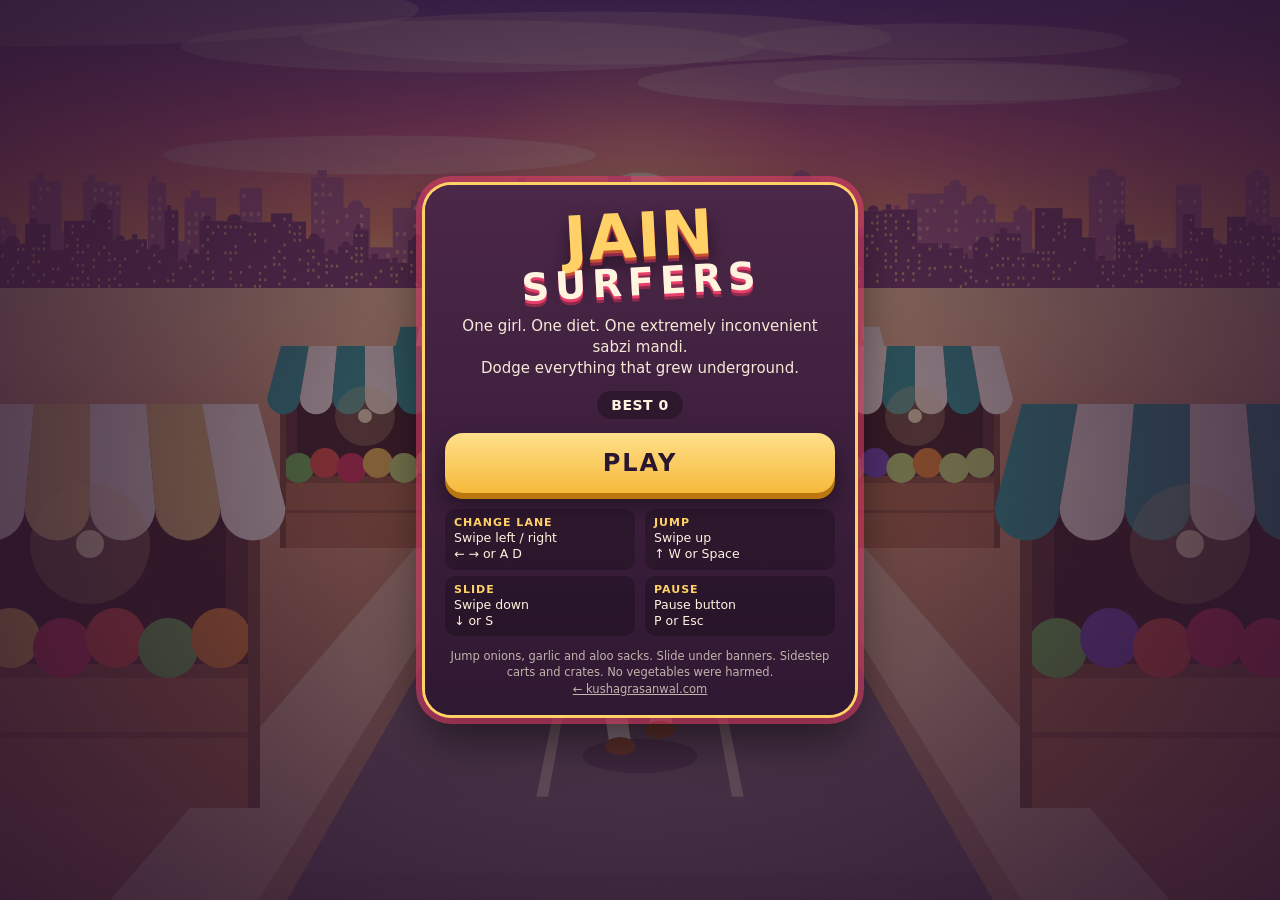
==== commit 78cde67d: "Jain Surfers: one lane change per swipe gesture; clearer distant obstacles - Horizontal swipes lock " ====
--- a/static/jain-surfers/index.html
+++ b/static/jain-surfers/index.html
@@ -432,19 +432,24 @@
   if (k && G.mode !== 'play') e.preventDefault();                    // no page scroll from arrow keys / space on menus
   if (e.code === 'Enter') { if (G.mode === 'menu' || G.mode === 'over') start(); else if (G.mode === 'pause') resume(); }
 });
-let tId = null, tx = 0, ty = 0, tLast = '';
-cv.addEventListener('pointerdown', e => { tId = e.pointerId; tLast = ''; tx = e.clientX; ty = e.clientY; try { cv.setPointerCapture(e.pointerId); } catch (_) {} e.preventDefault(); });
+let tId = null, tx = 0, ty = 0, tLast = '', hLock = false;
+cv.addEventListener('pointerdown', e => { tId = e.pointerId; tLast = ''; hLock = false; tx = e.clientX; ty = e.clientY; try { cv.setPointerCapture(e.pointerId); } catch (_) {} e.preventDefault(); });
 cv.addEventListener('pointermove', e => {
   if (e.pointerId !== tId) return; e.preventDefault();
   const dx = e.clientX - tx, dy = e.clientY - ty, th = Math.max(22, Math.min(W, H) * 0.045);
   if (Math.abs(dx) < th && Math.abs(dy) < th) return;
-  const a = Math.abs(dx) > Math.abs(dy) ? (dx > 0 ? 'right' : 'left') : (dy > 0 ? 'down' : 'up');
-  // one long swipe is one action; a repeat in the same direction needs a clearly longer drag
-  if (a === tLast && Math.max(Math.abs(dx), Math.abs(dy)) < th * 4) return;
+  if (Math.abs(dx) > Math.abs(dy)) {
+    // a gesture changes lane at most once, however long it is; the lock clears when the finger lifts
+    if (!hLock) { hLock = true; act(dx > 0 ? 'right' : 'left'); }
+    tx = e.clientX; ty = e.clientY; return;
+  }
+  const a = dy > 0 ? 'down' : 'up';
+  // a repeat of the same vertical action needs a clearly longer drag
+  if (a === tLast && Math.abs(dy) < th * 4) return;
   act(a); tLast = a;
   tx = e.clientX; ty = e.clientY;                           // re-anchor so a change of direction chains without lifting
 });
-const tEnd = e => { if (e.pointerId === tId) tId = null; };
+const tEnd = e => { if (e.pointerId === tId) { tId = null; hLock = false; tLast = ''; } };
 cv.addEventListener('pointerup', tEnd); cv.addEventListener('pointercancel', tEnd);
 cv.addEventListener('touchmove', e => e.preventDefault(), { passive: false });
 cv.addEventListener('contextmenu', e => e.preventDefault());
@@ -728,10 +733,45 @@
     else { ctx.fillText(o.txt, 0, top + 0.27 * u, hw * 1.8); ctx.fillStyle = '#ffd166'; ctx.font = '900 ' + fs * 0.8 + 'px "Trebuchet MS",sans-serif'; ctx.fillText('SALE', 0, top + 0.52 * u, hw * 1.8); }
   }
 }
+// Dark backing shape, a fixed few pixels larger than the obstacle, so the outline is
+// proportionally heavier the farther away (and smaller) the obstacle is.
+function silhouette(o, u) {
+  const p = clamp(0.045 * u, 1.3, 3.2);
+  ctx.fillStyle = '#2b1630'; ctx.beginPath();
+  switch (o.kind) {
+    case 'onion': ctx.arc(0, -0.34 * u, 0.34 * u + p, 0, 7); break;
+    case 'garlic':
+      ctx.ellipse(-0.2 * u, -0.22 * u, 0.21 * u + p, 0.26 * u + p, 0, 0, 7); ctx.ellipse(0.2 * u, -0.22 * u, 0.21 * u + p, 0.26 * u + p, 0, 0, 7);
+      ctx.moveTo(0, -0.5 * u); ctx.ellipse(0, -0.5 * u, 0.23 * u + p, 0.3 * u + p, 0, 0, 7); break;
+    case 'sack':
+      ctx.moveTo(-0.38 * u - p, p * 0.5); ctx.quadraticCurveTo(-0.5 * u - p, -0.4 * u, -0.34 * u - p, -0.78 * u - p);
+      ctx.lineTo(0.34 * u + p, -0.78 * u - p); ctx.quadraticCurveTo(0.5 * u + p, -0.4 * u, 0.38 * u + p, p * 0.5); ctx.closePath(); break;
+    case 'cart':
+      ctx.ellipse(0, -1.6 * u + p * 0.5, 0.55 * u + p, 0.34 * u + p, 0, Math.PI, 0); ctx.closePath();
+      ctx.rect(-0.03 * u - p, -1.62 * u, 0.06 * u + p * 2, 1.0 * u);
+      ctx.moveTo(0.4 * u + p, -0.78 * u); ctx.ellipse(0, -0.78 * u, 0.4 * u + p, 0.2 * u + p, 0, 0, 7);
+      ctx.rect(-0.46 * u - p, -0.66 * u - p, 0.92 * u + p * 2, 0.26 * u + p * 2);
+      ctx.moveTo(-0.34 * u, -0.22 * u); ctx.arc(-0.34 * u, -0.22 * u, 0.22 * u + p, 0, 7); ctx.moveTo(0.34 * u, -0.22 * u); ctx.arc(0.34 * u, -0.22 * u, 0.22 * u + p, 0, 7); break;
+    case 'crate':
+      ctx.rect(-0.43 * u - p, -1.5 * u - p, 0.86 * u + p * 2, 1.5 * u + p * 1.5);
+      ctx.moveTo(0.38 * u, -1.56 * u); ctx.ellipse(0, -1.56 * u, 0.38 * u + p, 0.2 * u + p, 0, 0, 7); break;
+    default: {
+      const hw = o.hw * u;
+      ctx.rect(-hw - p, -1.68 * u - p, hw * 2 + p * 2, 0.82 * u + p * 2);
+      ctx.rect(-hw - 0.03 * u - p, -1.8 * u - p, 0.06 * u + p * 2, 1.8 * u + p); ctx.rect(hw - 0.03 * u - p, -1.8 * u - p, 0.06 * u + p * 2, 1.8 * u + p);
+    }
+  }
+  ctx.fill();
+}
 function drawOb(o, z) {
   pj(o.x, 0, z); const u = U * PS, gx = PX, gy = PY;
-  if (!o.fly && o.kind !== 'banner') shadow(gx, gy, u, o.hw * 1.15, 0.3);
+  if (!o.fly) {
+    const far = clamp((z - 3) / 10, 0, 1);                    // pale patch lifts distant obstacles off the road
+    if (far > 0) { ctx.fillStyle = 'rgba(255,232,190,' + (0.3 * far) + ')'; ctx.beginPath(); ctx.ellipse(gx, gy, o.hw * 1.7 * u, o.hw * 0.5 * u, 0, 0, 7); ctx.fill(); }
+    if (o.kind !== 'banner') shadow(gx, gy, u, o.hw * 1.15, 0.42);
+  }
   ctx.save(); ctx.translate(gx, gy - o.y * u);
+  if (!o.fly) silhouette(o, u);
   if (o.fly) { ctx.translate(0, -0.4 * u); ctx.rotate(o.spin); ctx.translate(0, 0.4 * u); ctx.globalAlpha *= clamp(1.4 - o.t * 1.3, 0, 1); }
   switch (o.kind) {
     case 'onion': drawOnion(u, o.fly ? 0 : o.spin); break;
@@ -870,7 +910,7 @@
   let di = 0, girl = false;
   const drawEnt = e => {
     const z = e.d - G.dist; if (z > ZFAR || z < -3) return;
-    ctx.globalAlpha = clamp((ZFAR - z) / 10, 0, 1);
+    ctx.globalAlpha = clamp((ZFAR - z) / (e.cls === undefined ? 10 : 5), 0, 1);
     if (e.kind === undefined) drawCoin(e, z); else if (e.cls === undefined) drawPow(e, z); else drawOb(e, z);
     ctx.globalAlpha = 1;
   };
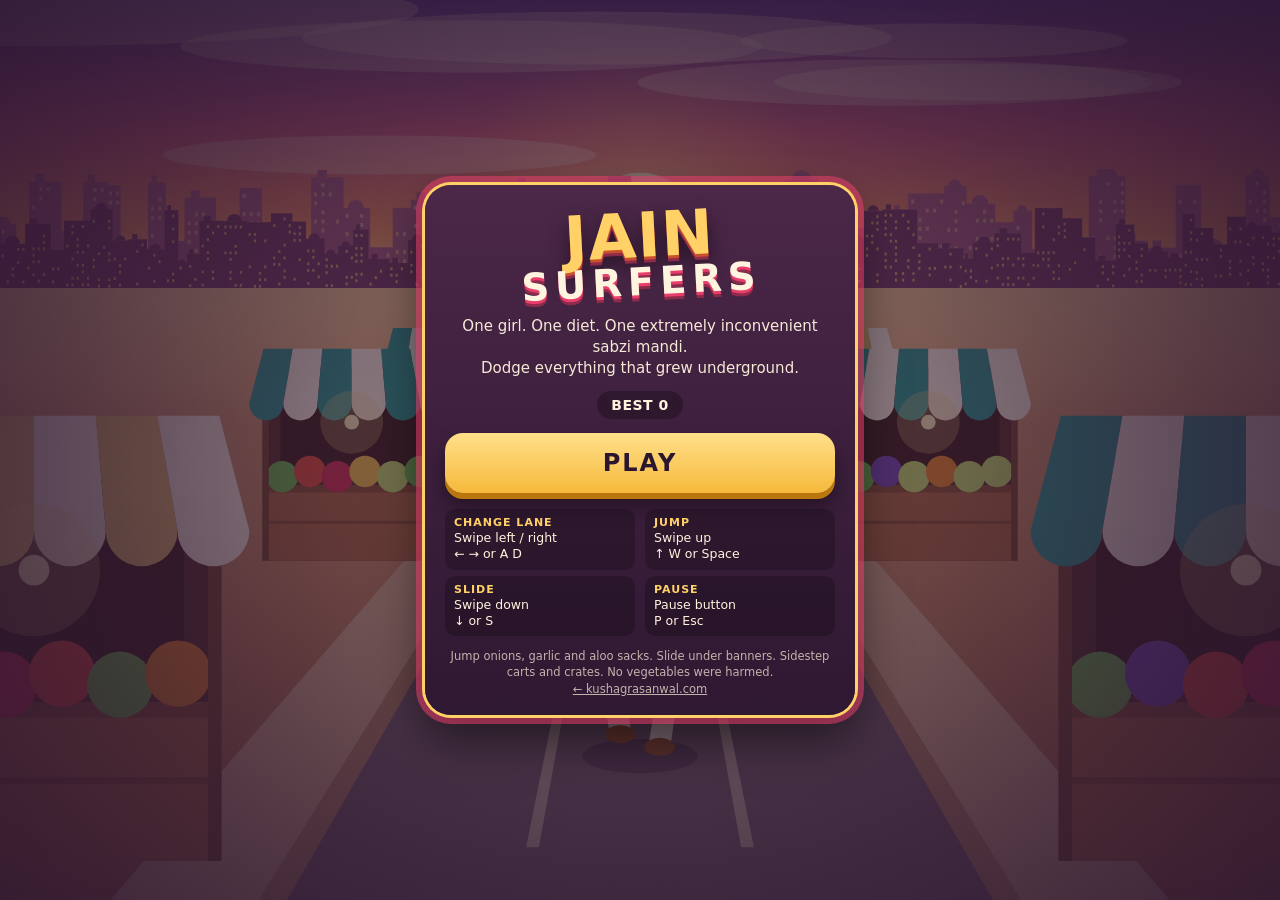
==== commit 94372ec6: "Jain Surfers: grace period when Chai Boost ends; stop double-tap zoom Co-Authored-By: Claude Fable 5" ====
--- a/static/jain-surfers/index.html
+++ b/static/jain-surfers/index.html
@@ -12,7 +12,7 @@
   *{box-sizing:border-box;-webkit-tap-highlight-color:transparent}
   html,body{margin:0;height:100%;background:var(--plum);overflow:hidden;overscroll-behavior:none;
     font-family:"Trebuchet MS","Avenir Next","Segoe UI",system-ui,sans-serif;color:var(--cream);
-    -webkit-user-select:none;user-select:none}
+    -webkit-user-select:none;user-select:none;-webkit-touch-callout:none;touch-action:manipulation}
   #wrap{position:fixed;inset:0;height:100dvh}
   canvas{display:block;width:100%;height:100%;touch-action:none}
   button{font:inherit;color:inherit;cursor:pointer;border:0}
@@ -506,7 +506,7 @@
   } else if (P.slide > 0) P.slide -= dt;
   if (P.grace > 0) P.grace -= dt;
   if (P.magnet > 0) P.magnet -= dt;
-  if (P.chai > 0) P.chai -= dt;
+  if (P.chai > 0) { P.chai -= dt; if (P.chai <= 0) P.grace = Math.max(P.grace, 0.8); }   // never drop invincibility while inside an obstacle
   const ducked = P.slide > 0 && P.y <= 0;
 
   while (G.lastRowD < G.dist + ZFAR) genRow();
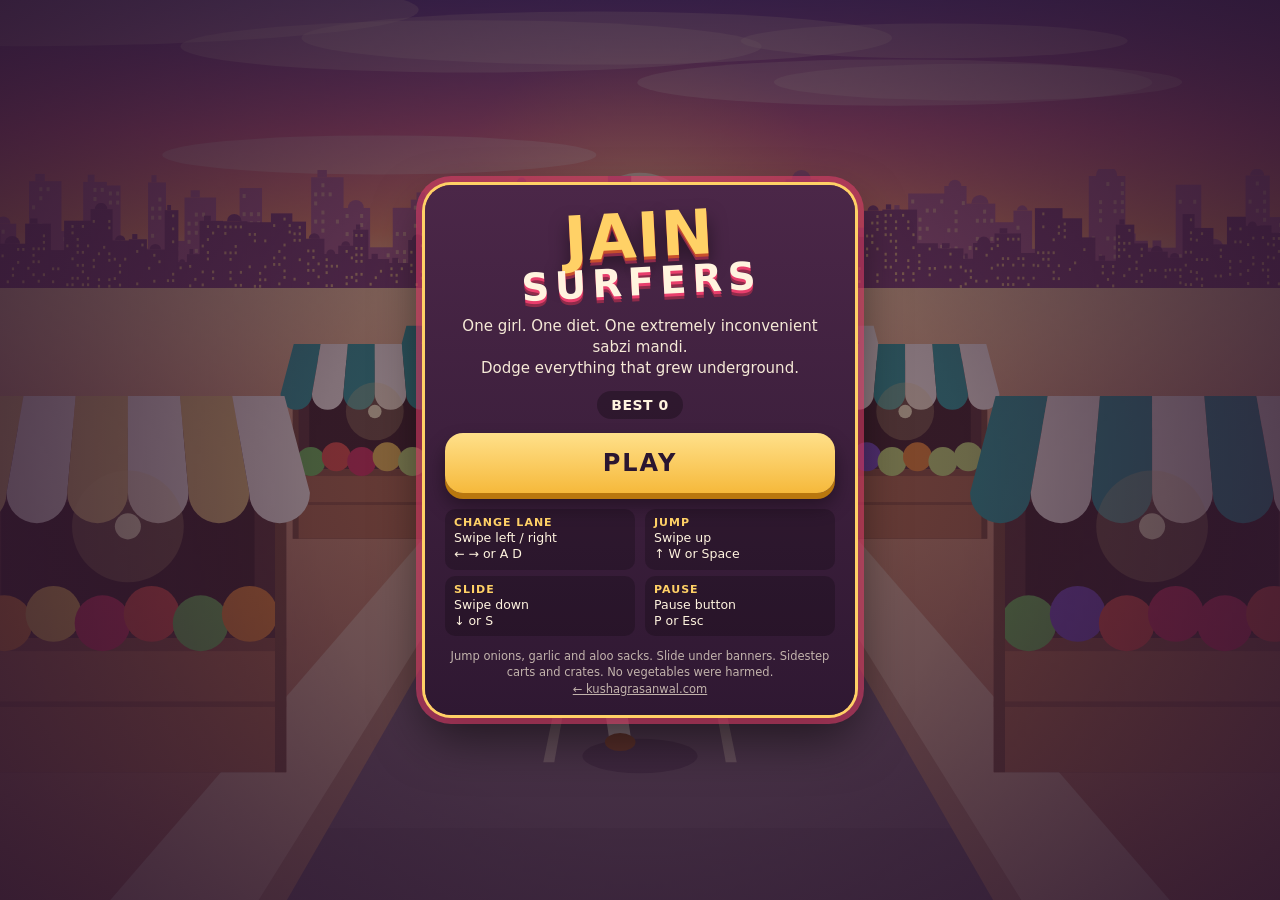
==== commit d8d9a5dd: "Jain Surfers: add mum chaser (intro, glimpses, shield catch-up, gentle catch) Visual feedback only: " ====
--- a/static/jain-surfers/index.html
+++ b/static/jain-surfers/index.html
@@ -55,7 +55,8 @@
   .ctrl b{color:var(--gold);display:block;font-size:11px;letter-spacing:1px}
   .fine{margin:12px 0 0;font-size:11.5px;opacity:.7;line-height:1.4}
   .fine a{color:inherit}
-  .quip{margin:4px 0 14px;font-size:16px;line-height:1.35;font-style:italic}
+  .mum{margin:2px 0 6px;font-size:17px;line-height:1.3;font-weight:800}
+  .quip{margin:0 0 14px;font-size:14px;line-height:1.35;font-style:italic;opacity:.85}
   .res{display:grid;grid-template-columns:1fr 1fr;gap:8px;margin-bottom:16px}
   .res div{background:rgba(0,0,0,.25);border-radius:12px;padding:9px 6px;font-size:11px;font-weight:800;letter-spacing:1px;opacity:.95}
   .res strong{display:block;font-size:22px;color:var(--gold);letter-spacing:0;font-variant-numeric:tabular-nums}
@@ -64,7 +65,7 @@
   @media (max-height:520px){
     .card{padding:12px 16px;width:min(620px,100%)} h1{font-size:34px} .tag{margin:8px 0;font-size:13px}
     .ctrl{grid-template-columns:repeat(4,1fr);margin:8px 0 2px} .big{padding:10px;font-size:20px} .fine{display:none}
-    .res{grid-template-columns:repeat(4,1fr);margin-bottom:10px} .quip{margin:2px 0 8px;font-size:14px} .best{margin-bottom:8px}
+    .res{grid-template-columns:repeat(4,1fr);margin-bottom:10px} .quip{margin:0 0 8px;font-size:13px} .mum{font-size:15px;margin:0 0 3px} .best{margin-bottom:8px}
   }
 </style>
 </head>
@@ -118,6 +119,7 @@
   <div class="ov" id="ovOver">
     <div class="card">
       <h2 id="oTitle">Caught!</h2>
+      <p class="mum">Mummy caught you. Sabzi shopping continues.</p>
       <p class="quip" id="oQuip"></p>
       <p class="newbest" id="oNew">NEW BEST</p>
       <div class="res">
@@ -163,6 +165,26 @@
   lastRowD: 0, rowN: 0, safe: 1, nextPowD: 0, shake: 0, dieT: 0, killer: '', rows: [], flash: 0 };
 const P = { lane: 1, x: 0, y: 0, vy: 0, slide: 0, runPh: 0, grace: 0, jumpBuf: 0, slideQ: false, fast: false,
   lean: 0, magnet: 0, chai: 0, shield: false };
+
+// Mum: a purely visual chaser. No hitbox, no lives, no effect on scoring or collisions.
+const M = { mode: 'idle', t: 0, r: 0, side: -1, off: -1.4, next: 10, ph: 0, vis: false, said: false, x0: 0, y0: 0, x1: 0, y1: 0 };
+function resetMum() { M.mode = 'idle'; M.t = 0; M.r = 0; M.side = -1; M.off = -1.4; M.next = rnd(8, 12); M.ph = 0; M.vis = false; M.said = false; }
+function mumEvent(m) { M.mode = m; M.t = 0; }
+function stepMum(dt) {
+  M.t += dt;
+  if (M.mode === 'catch') { if (!M.said && M.t > 0.6) { M.said = true; sfx.caught(); } return; }
+  M.ph += dt * 9;
+  // she only switches sides while out of view, so she never crosses behind the runner
+  if (M.r < 0.04 && M.mode !== 'intro') { if (P.lane === 0) M.side = 1; else if (P.lane === 2) M.side = -1; }
+  const want = M.side * (M.mode === 'intro' ? 1.4 : 0.95);
+  M.off += (want - M.off) * (1 - Math.exp(-dt * 5));
+  let target = 0;
+  if (M.mode === 'intro') { if (M.t > 1.9) { M.mode = 'idle'; M.next = rnd(8, 12); } }
+  else if (M.mode === 'catchup') { target = M.t < 1.0 ? 1 : 0; if (M.t > 1.7) { M.mode = 'idle'; M.next = rnd(8, 13); } }
+  else if (M.mode === 'glimpse') { target = M.t < 1.8 ? 0.62 : 0; if (M.t > 2.6) { M.mode = 'idle'; M.next = rnd(9, 16); } }
+  else { M.next -= dt; if (M.next <= 0) mumEvent('glimpse'); }
+  M.r += (target - M.r) * (1 - Math.exp(-dt * (target > M.r ? 9 : 4.5)));
+}
 
 const mkPool = (n, f) => Array.from({ length: n }, f);
 const obs = mkPool(48, () => ({ on: false, kind: '', cls: '', x: 0, d: 0, hw: 0, spin: 0, v: 0, fly: false, vx: 0, vy: 0, y: 0, t: 0, txt: '' }));
@@ -269,7 +291,8 @@
   pow() { if (!A.ctx) return; const t = A.ctx.currentTime; [523, 659, 784, 1047].forEach((f, i) => tone(f, 0.14, 'triangle', 0.22, 0, t + i * 0.07)); },
   pop() { tone(700, 0.2, 'sine', 0.3, 180); hiss(0.15, 0.2, 2500); },
   bonk() { tone(160, 0.12, 'square', 0.18, 90); },
-  hit() { tone(240, 0.5, 'sawtooth', 0.3, 50); hiss(0.3, 0.3, 500); }
+  hit() { tone(240, 0.5, 'sawtooth', 0.3, 50); hiss(0.3, 0.3, 500); },
+  caught() { if (!A.ctx) return; const t = A.ctx.currentTime; tone(523, 0.16, 'triangle', 0.2, 0, t); tone(392, 0.26, 'triangle', 0.2, 0, t + 0.15); }
 };
 const BASS = [0, 0, 7, 0, 5, 0, 7, 10, 0, 0, 7, 0, 3, 5, 7, 12];
 function beat() {
@@ -365,11 +388,11 @@
   G.nextPowD = 150; G.shake = 0; G.dieT = 0; G.killer = ''; G.rows.length = 0; G.flash = 0;
   P.lane = 1; P.x = 0; P.y = 0; P.vy = 0; P.slide = 0; P.grace = 0; P.jumpBuf = 0; P.slideQ = false; P.fast = false;
   P.magnet = 0; P.chai = 0; P.shield = false; camX = 0;
-  clearPool(obs); clearPool(coins); clearPool(pows); clearPool(parts);
+  clearPool(obs); clearPool(coins); clearPool(pows); clearPool(parts); resetMum();
 }
 function show(id) { ['ovStart', 'ovPause', 'ovOver'].forEach(o => $(o).classList.toggle('on', o === id)); }
 function start() {
-  initAudio(); reset(); G.mode = 'play'; show(''); $('hud').classList.add('on'); hudT = 0; updateHud(true); last = 0;
+  initAudio(); reset(); mumEvent('intro'); G.mode = 'play'; show(''); $('hud').classList.add('on'); hudT = 0; updateHud(true); last = 0;
 }
 function pause() {
   if (G.mode !== 'play') return;
@@ -480,9 +503,10 @@
 
   if (G.mode === 'menu') { G.dist += 5 * dt; camX += (0 - camX) * 0.1; return; }
   if (G.mode === 'dying') {
-    G.dieT += dt; G.speed *= Math.pow(0.02, dt); G.dist += G.speed * dt;
+    G.dieT += dt; G.speed = 0;
+    P.y = Math.max(0, P.y - dt * 4); P.slide = 0; P.lean *= Math.pow(0.01, dt); stepMum(dt);
     for (let i = 0; i < obs.length; i++) { const o = obs[i]; if (o.on && o.fly) flyOb(o, dt); }
-    if (G.dieT > 0.9) gameOver();
+    if (G.dieT > 1.35) gameOver();
     return;
   }
   if (G.mode !== 'play') return;
@@ -508,6 +532,7 @@
   if (P.magnet > 0) P.magnet -= dt;
   if (P.chai > 0) { P.chai -= dt; if (P.chai <= 0) P.grace = Math.max(P.grace, 0.8); }   // never drop invincibility while inside an obstacle
   const ducked = P.slide > 0 && P.y <= 0;
+  stepMum(dt);
 
   while (G.lastRowD < G.dist + ZFAR) genRow();
 
@@ -527,8 +552,8 @@
     if (!hit || P.grace > 0) continue;
     pj(o.x, 0.6, z);
     if (P.chai > 0) { knock(o); burst(PX, PY, 8, '#ffd166', 260); sfx.bonk(); G.shake = 0.25; continue; }
-    if (P.shield) { P.shield = false; P.grace = 1.3; knock(o); burst(PX, PY, 16, '#59c3ff', 320); sfx.pop(); G.shake = 0.5; continue; }
-    G.killer = o.kind; G.mode = 'dying'; G.dieT = 0; G.shake = 1; G.flash = 1; sfx.hit(); burst(PX, PY, 14, '#fff4df', 300);
+    if (P.shield) { P.shield = false; P.grace = 1.3; mumEvent('catchup'); knock(o); burst(PX, PY, 16, '#59c3ff', 320); sfx.pop(); G.shake = 0.5; continue; }
+    G.killer = o.kind; G.mode = 'dying'; G.dieT = 0; M.side = P.lane === 0 ? 1 : P.lane === 2 ? -1 : M.side; M.said = false; mumEvent('catch'); o.fly = true; o.t = 0; o.vx = -M.side * 3.2; o.vy = 3.5; G.shake = 1; G.flash = 1; sfx.hit(); burst(PX, PY, 14, '#fff4df', 300);
     return;
   }
 
@@ -661,7 +686,7 @@
     pj(s * 2.75, 0, z);
     if (h % 5 === 4) drawCrates(PX, PY, U * PS, h >>> 3); else drawStall(PX, PY, U * PS, h >>> 3);
   }
-  if (idx % 3 === 0) drawBunting(z, idx);
+  if (idx % 3 === 0 && z > 0.6) drawBunting(z, idx);        // never strung across in front of the runner
   ctx.globalAlpha = 1;
 }
 
@@ -772,6 +797,7 @@
   }
   ctx.save(); ctx.translate(gx, gy - o.y * u);
   if (!o.fly) silhouette(o, u);
+  if (!o.fly && M.mode === 'catch' && z < 2.5) ctx.globalAlpha *= clamp(1 - M.t * 3.5, 0, 1);
   if (o.fly) { ctx.translate(0, -0.4 * u); ctx.rotate(o.spin); ctx.translate(0, 0.4 * u); ctx.globalAlpha *= clamp(1.4 - o.t * 1.3, 0, 1); }
   switch (o.kind) {
     case 'onion': drawOnion(u, o.fly ? 0 : o.spin); break;
@@ -821,8 +847,8 @@
   pj(P.x, 0, 0); const u = U, gx = PX, gy = PY;
   shadow(gx, gy, u, 0.32 * (1 - Math.min(P.y, 1.2) * 0.4), 0.35);
   if (P.grace > 0 && ((P.grace * 12) | 0) & 1) return;
-  const dying = G.mode === 'dying', air = P.y > 0.02 || dying, sl = P.slide > 0 && !air;
-  const ph = P.runPh, sw = Math.sin(ph), cw = Math.cos(ph);
+  const dying = M.mode === 'catch', caught = dying && M.t > 0.5, air = P.y > 0.02 || (dying && !caught), sl = P.slide > 0 && !air;
+  const ph = P.runPh, sw = caught ? 0 : Math.sin(ph), cw = caught ? 0 : Math.cos(ph);
   ctx.save(); ctx.translate(gx, gy - P.y * u); ctx.rotate(P.lean * 0.2);
   if (P.chai > 0) { ctx.fillStyle = 'rgba(255,209,102,' + (0.22 + 0.1 * Math.sin(G.time * 14)) + ')'; ctx.beginPath(); ctx.ellipse(0, -0.75 * u, 0.62 * u, 0.95 * u, 0, 0, 7); ctx.fill(); }
   if (sl) ctx.scale(1.14, 0.56);
@@ -857,7 +883,8 @@
   for (let s = -1; s <= 1; s += 2) {
     const a = s * cw * 0.14;
     let ex, ey, hx, hy;
-    if (air) { ex = s * 0.36; ey = -1.24; hx = s * 0.44; hy = dying ? -1.55 : -1.46; }
+    if (caught && s === M.side) { ex = s * 0.29; ey = -0.96; hx = s * 0.36; hy = -0.74; }      // hand held by mum
+    else if (air) { ex = s * 0.36; ey = -1.24; hx = s * 0.44; hy = dying ? -1.55 : -1.46; }
     else { ex = s * 0.3; ey = -0.94 + a; hx = s * 0.27; hy = -0.74 + a * 2; }
     ctx.strokeStyle = '#e83e6c'; ctx.lineWidth = 0.1 * u; ctx.beginPath(); ctx.moveTo(s * 0.2 * u, -1.14 * u); ctx.lineTo(ex * u, ey * u); ctx.stroke();
     ctx.strokeStyle = '#c98a5e'; ctx.lineWidth = 0.075 * u; ctx.beginPath(); ctx.moveTo(ex * u, ey * u); ctx.lineTo(hx * u, hy * u); ctx.stroke();
@@ -885,12 +912,92 @@
     const rr = (0.5 + (G.time * 1.6 % 1) * 0.5) * u;
     ctx.globalAlpha = 1 - (G.time * 1.6 % 1); ctx.beginPath(); ctx.ellipse(gx, gy - P.y * u - 0.7 * u, rr, rr * 1.2, 0, 0, 7); ctx.stroke(); ctx.globalAlpha = 1;
   }
-  if (dying && G.dieT > 0.12) {
-    const bx = gx + 0.55 * u, by = gy - 1.7 * u, bw = 1.25 * u, bh = 0.5 * u;
-    ctx.fillStyle = '#fff4df'; ctx.beginPath(); ctx.ellipse(bx, by, bw / 2, bh / 2, 0, 0, 7); ctx.fill();
-    ctx.beginPath(); ctx.moveTo(bx - 0.3 * u, by + 0.18 * u); ctx.lineTo(gx + 0.2 * u, gy - 1.3 * u); ctx.lineTo(bx - 0.05 * u, by + 0.22 * u); ctx.fill();
-    ctx.fillStyle = '#2b1630'; ctx.font = '900 ' + 0.25 * u + 'px "Trebuchet MS",sans-serif'; ctx.textAlign = 'center'; ctx.textBaseline = 'middle'; ctx.fillText('NAHIII!', bx, by + 0.01 * u);
-  }
+  if (dying && M.t > 0.12 && M.t < 0.7) bubble(gx - M.side * 0.6 * u, gy - 1.72 * u, 'NAHIII!', gx - M.side * 0.2 * u, gy - 1.3 * u, u);
+}
+function bubble(bx, by, txt, tx2, ty2, u) {
+  const bw = 0.2 * u * (txt.length * 0.62 + 1.2), bh = 0.5 * u;
+  bx = clamp(bx, bw / 2 + 6, W - bw / 2 - 6); by = Math.max(by, bh / 2 + 6);
+  ctx.fillStyle = '#fff4df'; ctx.beginPath(); ctx.ellipse(bx, by, bw / 2, bh / 2, 0, 0, 7); ctx.fill();
+  ctx.beginPath(); ctx.moveTo(bx - 0.12 * u, by + 0.18 * u); ctx.lineTo(tx2, ty2); ctx.lineTo(bx + 0.12 * u, by + 0.2 * u); ctx.fill();
+  ctx.fillStyle = '#2b1630'; ctx.font = '900 ' + 0.24 * u + 'px "Trebuchet MS",sans-serif'; ctx.textAlign = 'center'; ctx.textBaseline = 'middle'; ctx.fillText(txt, bx, by + 0.01 * u);
+}
+
+/* Mum, seen from behind: indigo kameez, peach salwar, marigold dupatta, low bun with gajra, jute shopping bag. */
+function drawMum(x, fy, u, moving, reach, hold, hx, hy) {
+  const ph = M.ph, sw = moving ? Math.sin(ph) : 0, cw = moving ? Math.cos(ph) : 0, inn = -M.side, out = M.side;
+  ctx.save(); ctx.translate(x, fy - (moving ? Math.abs(sw) * 0.04 * u : 0)); ctx.lineCap = 'round'; ctx.lineJoin = 'round';
+  // dupatta tail, hanging from the shoulder nearer the girl
+  ctx.strokeStyle = '#f6b93b'; ctx.lineWidth = 0.13 * u; ctx.beginPath(); ctx.moveTo(inn * 0.2 * u, -1.3 * u);
+  for (let i = 1; i <= 5; i++) { const t = i / 5; ctx.lineTo((inn * (0.22 + 0.06 * t) + Math.sin(ph * 1.2 + t * 4) * 0.04 * t * (moving ? 1 : 0.3)) * u, (-1.3 + t * 0.72) * u); }
+  ctx.stroke();
+  // salwar: loose legs gathered at the ankle
+  for (let s = -1; s <= 1; s += 2) {
+    const lift = Math.max(0, s * sw) * 0.16, ay = (-0.09 - lift) * u;
+    ctx.fillStyle = '#f6d2b0'; ctx.beginPath(); ctx.moveTo(-s * 0.02 * u, -0.66 * u); ctx.quadraticCurveTo(s * 0.4 * u, -0.5 * u, s * 0.21 * u, ay);
+    ctx.lineTo(s * 0.06 * u, ay); ctx.quadraticCurveTo(s * 0.0 * u, -0.4 * u, -s * 0.02 * u, -0.66 * u); ctx.fill();
+    ctx.fillStyle = '#ffd166'; ctx.fillRect(Math.min(s * 0.06, s * 0.21) * u, ay - 0.035 * u, 0.15 * u, 0.045 * u);
+    ctx.fillStyle = '#7a3b2e'; ctx.beginPath(); ctx.ellipse(s * 0.135 * u, ay + 0.045 * u, 0.095 * u, 0.05 * u, 0, 0, 7); ctx.fill();
+  }
+  // kameez
+  const sway = cw * 0.025 * u;
+  ctx.fillStyle = '#3d4db0'; ctx.beginPath(); ctx.moveTo(-0.25 * u, -1.32 * u); ctx.lineTo(0.25 * u, -1.32 * u);
+  ctx.quadraticCurveTo(0.29 * u, -0.8 * u, 0.36 * u + sway, -0.36 * u); ctx.lineTo(-0.36 * u + sway, -0.36 * u); ctx.quadraticCurveTo(-0.29 * u, -0.8 * u, -0.25 * u, -1.32 * u); ctx.fill();
+  ctx.strokeStyle = '#ffd166'; ctx.lineWidth = 0.05 * u; ctx.beginPath(); ctx.moveTo(-0.34 * u + sway, -0.39 * u); ctx.lineTo(0.34 * u + sway, -0.39 * u); ctx.stroke();
+  ctx.strokeStyle = '#2f3b8e'; ctx.lineWidth = 0.02 * u; ctx.beginPath(); ctx.moveTo(0, -1.26 * u); ctx.lineTo(sway, -0.43 * u); ctx.stroke();
+  // dupatta draped across the back
+  ctx.strokeStyle = '#f6b93b'; ctx.lineWidth = 0.14 * u; ctx.beginPath(); ctx.moveTo(inn * 0.22 * u, -1.3 * u); ctx.quadraticCurveTo(0, -1.0 * u, out * 0.3 * u, -0.74 * u); ctx.stroke();
+  ctx.strokeStyle = '#e63946'; ctx.lineWidth = 0.022 * u; ctx.beginPath(); ctx.moveTo(inn * 0.22 * u, -1.24 * u); ctx.quadraticCurveTo(0, -0.94 * u, out * 0.3 * u, -0.68 * u); ctx.stroke();
+  // outer arm carries the shopping bag
+  const a = cw * 0.09, ohx = out * 0.37 * u, ohy = (-0.72 + a) * u;
+  ctx.strokeStyle = '#3d4db0'; ctx.lineWidth = 0.115 * u; ctx.beginPath(); ctx.moveTo(out * 0.25 * u, -1.26 * u); ctx.lineTo(out * 0.36 * u, (-0.99 + a * 0.5) * u); ctx.stroke();
+  ctx.strokeStyle = '#c98a5e'; ctx.lineWidth = 0.08 * u; ctx.beginPath(); ctx.moveTo(out * 0.36 * u, (-0.99 + a * 0.5) * u); ctx.lineTo(ohx, ohy); ctx.stroke();
+  ctx.strokeStyle = '#ffd166'; ctx.lineWidth = 0.03 * u; ctx.beginPath(); ctx.moveTo(ohx - 0.05 * u, ohy - 0.07 * u); ctx.lineTo(ohx + 0.05 * u, ohy - 0.07 * u); ctx.moveTo(ohx - 0.05 * u, ohy - 0.12 * u); ctx.lineTo(ohx + 0.05 * u, ohy - 0.12 * u); ctx.stroke();
+  ctx.save(); ctx.translate(ohx, ohy); ctx.rotate(sw * 0.16 + out * 0.04);
+  ctx.strokeStyle = '#8a6a34'; ctx.lineWidth = 0.03 * u; ctx.beginPath(); ctx.moveTo(-0.12 * u, 0.2 * u); ctx.lineTo(0, 0); ctx.lineTo(0.12 * u, 0.2 * u); ctx.stroke();
+  ctx.fillStyle = '#4c9a3a'; for (let i = -1; i <= 1; i++) { ctx.beginPath(); ctx.ellipse(i * 0.09 * u, 0.15 * u, 0.06 * u, 0.1 * u, i * 0.4, 0, 7); ctx.fill(); }
+  ctx.fillStyle = '#d4ae68'; ctx.beginPath(); ctx.moveTo(-0.19 * u, 0.19 * u); ctx.lineTo(0.19 * u, 0.19 * u); ctx.lineTo(0.16 * u, 0.56 * u); ctx.lineTo(-0.16 * u, 0.56 * u); ctx.closePath(); ctx.fill();
+  ctx.fillStyle = '#e63946'; ctx.fillRect(-0.18 * u, 0.3 * u, 0.36 * u, 0.06 * u); ctx.fillStyle = '#19b5a5'; ctx.fillRect(-0.17 * u, 0.4 * u, 0.34 * u, 0.035 * u);
+  ctx.restore();
+  // inner arm: swings, reaches out when she nearly catches up, or holds the girl's hand
+  let ex, ey, ix, iy;
+  if (hold > 0) { ix = hx; iy = hy; ex = (inn * 0.25 * u + ix) / 2 + inn * 0.05 * u; ey = (-1.26 * u + iy) / 2 + 0.06 * u; }
+  else if (reach > 0.02) { ex = inn * (0.3 + 0.04 * reach) * u; ey = (-0.99 - 0.2 * reach) * u; ix = inn * (0.3 + 0.1 * reach) * u; iy = (-0.74 - 0.72 * reach + Math.sin(ph * 1.6) * 0.03) * u; }
+  else { ex = inn * 0.35 * u; ey = (-0.99 - a * 0.5) * u; ix = inn * 0.32 * u; iy = (-0.74 - a) * u; }
+  ctx.strokeStyle = '#3d4db0'; ctx.lineWidth = 0.115 * u; ctx.beginPath(); ctx.moveTo(inn * 0.25 * u, -1.26 * u); ctx.lineTo(ex, ey); ctx.stroke();
+  ctx.strokeStyle = '#c98a5e'; ctx.lineWidth = 0.08 * u; ctx.beginPath(); ctx.moveTo(ex, ey); ctx.lineTo(ix, iy); ctx.stroke();
+  ctx.fillStyle = '#c98a5e'; ctx.beginPath(); ctx.arc(ix, iy, 0.05 * u, 0, 7); ctx.fill();
+  // neck, head, low bun with a gajra
+  ctx.fillStyle = '#c98a5e'; ctx.fillRect(-0.055 * u, -1.4 * u, 0.11 * u, 0.1 * u);
+  ctx.beginPath(); ctx.arc(-0.16 * u, -1.5 * u, 0.036 * u, 0, 7); ctx.arc(0.16 * u, -1.5 * u, 0.036 * u, 0, 7); ctx.fill();
+  ctx.fillStyle = '#ffd166'; ctx.beginPath(); ctx.arc(-0.165 * u, -1.45 * u, 0.022 * u, 0, 7); ctx.arc(0.165 * u, -1.45 * u, 0.022 * u, 0, 7); ctx.fill();
+  ctx.fillStyle = '#2b1b17'; ctx.beginPath(); ctx.arc(0, -1.52 * u, 0.165 * u, 0, 7); ctx.fill();
+  ctx.fillStyle = '#3a2620'; ctx.beginPath(); ctx.arc(0, -1.46 * u, 0.085 * u, 0, 7); ctx.fill();
+  ctx.fillStyle = '#fff4df';
+  for (let i = 0; i < 9; i++) { const g = Math.PI * (0.08 + i * 0.105); ctx.beginPath(); ctx.arc(Math.cos(g) * 0.098 * u, -1.46 * u + Math.sin(g) * 0.098 * u, 0.021 * u, 0, 7); ctx.fill(); }
+  ctx.restore();
+}
+// Placement keeps her out of the way: during play her head never rises above the runner's
+// ground line (hazards ahead are all drawn above it) and she is offset to one side.
+function drawMumLayer() {
+  M.vis = false;
+  if (G.mode === 'menu') return;
+  pj(P.x, 0, 0); const gx = PX, gy = PY;
+  let x, fy, u, moving = true, reach = 0, hold = 0, hx = 0, hy = 0;
+  if (M.mode === 'catch') {
+    const k = clamp(M.t / 0.55, 0, 1), e = 1 - (1 - k) * (1 - k);
+    u = U * (1.5 - 0.44 * e); x = gx + M.side * U * (1.25 - 0.59 * e); fy = H + 1.9 * u + (gy - H - 1.9 * u) * e;
+    moving = k < 1; hold = clamp((M.t - 0.5) / 0.2, 0, 1);
+    hx = (gx + M.side * 0.36 * U) - x; hy = (gy - P.y * U - 0.74 * U) - fy;
+  } else {
+    u = U * 1.5; let top;
+    if (M.mode === 'intro') { const c = 1 - clamp(M.t / 1.7, 0, 1), e = c * c * (3 - 2 * c); top = H + 0.1 * U + (gndY - 0.95 * U - H - 0.1 * U) * e; }
+    else { top = H + 0.1 * U + (gndY + 0.12 * U - H - 0.1 * U) * M.r; reach = M.mode === 'catchup' ? clamp(M.r, 0, 1) : 0; }
+    if (top >= H - 2) return;
+    fy = top + 1.7 * u; x = gx + M.off * U;
+  }
+  drawMum(x, fy, u, moving, reach, hold, hx, hy);
+  M.vis = true; M.x0 = x - (M.side > 0 ? 0.46 : 0.62) * u; M.x1 = x + (M.side > 0 ? 0.62 : 0.46) * u; M.y0 = fy - 1.7 * u; M.y1 = fy + 0.1 * u;
+  if (M.mode === 'catch' && M.t > 0.75) bubble(x + M.side * 0.5 * u, fy - 1.98 * u, 'Chalo, beta.', x + M.side * 0.1 * u, fy - 1.62 * u, u);
 }
 
 const dl = [];
@@ -924,6 +1031,7 @@
     upTo(zs); drawScenery(zs, base + k);
   }
   upTo(-99);
+  drawMumLayer();
 
   for (let i = 0; i < parts.length; i++) {
     const p = parts[i]; if (!p.on) continue;
@@ -952,7 +1060,8 @@
 requestAnimationFrame(frame);
 
 // small hook used by the automated checks in README; not needed for play
-window.__jainSurfers = { G, P, obs, coins, pows, act, start, pause, resume, advance, render, store };
+window.__jainSurfers = { G, P, M, obs, coins, pows, act, start, pause, resume, advance, render, store,
+  view: () => { pj(P.x, 0, 0); return { W, H, U, gndY, girl: { x0: PX - 0.6 * U, x1: PX + 0.6 * U, y0: PY - P.y * U - 1.75 * U, y1: PY + 0.1 * U } }; } };
 })();
 </script>
 </body>
